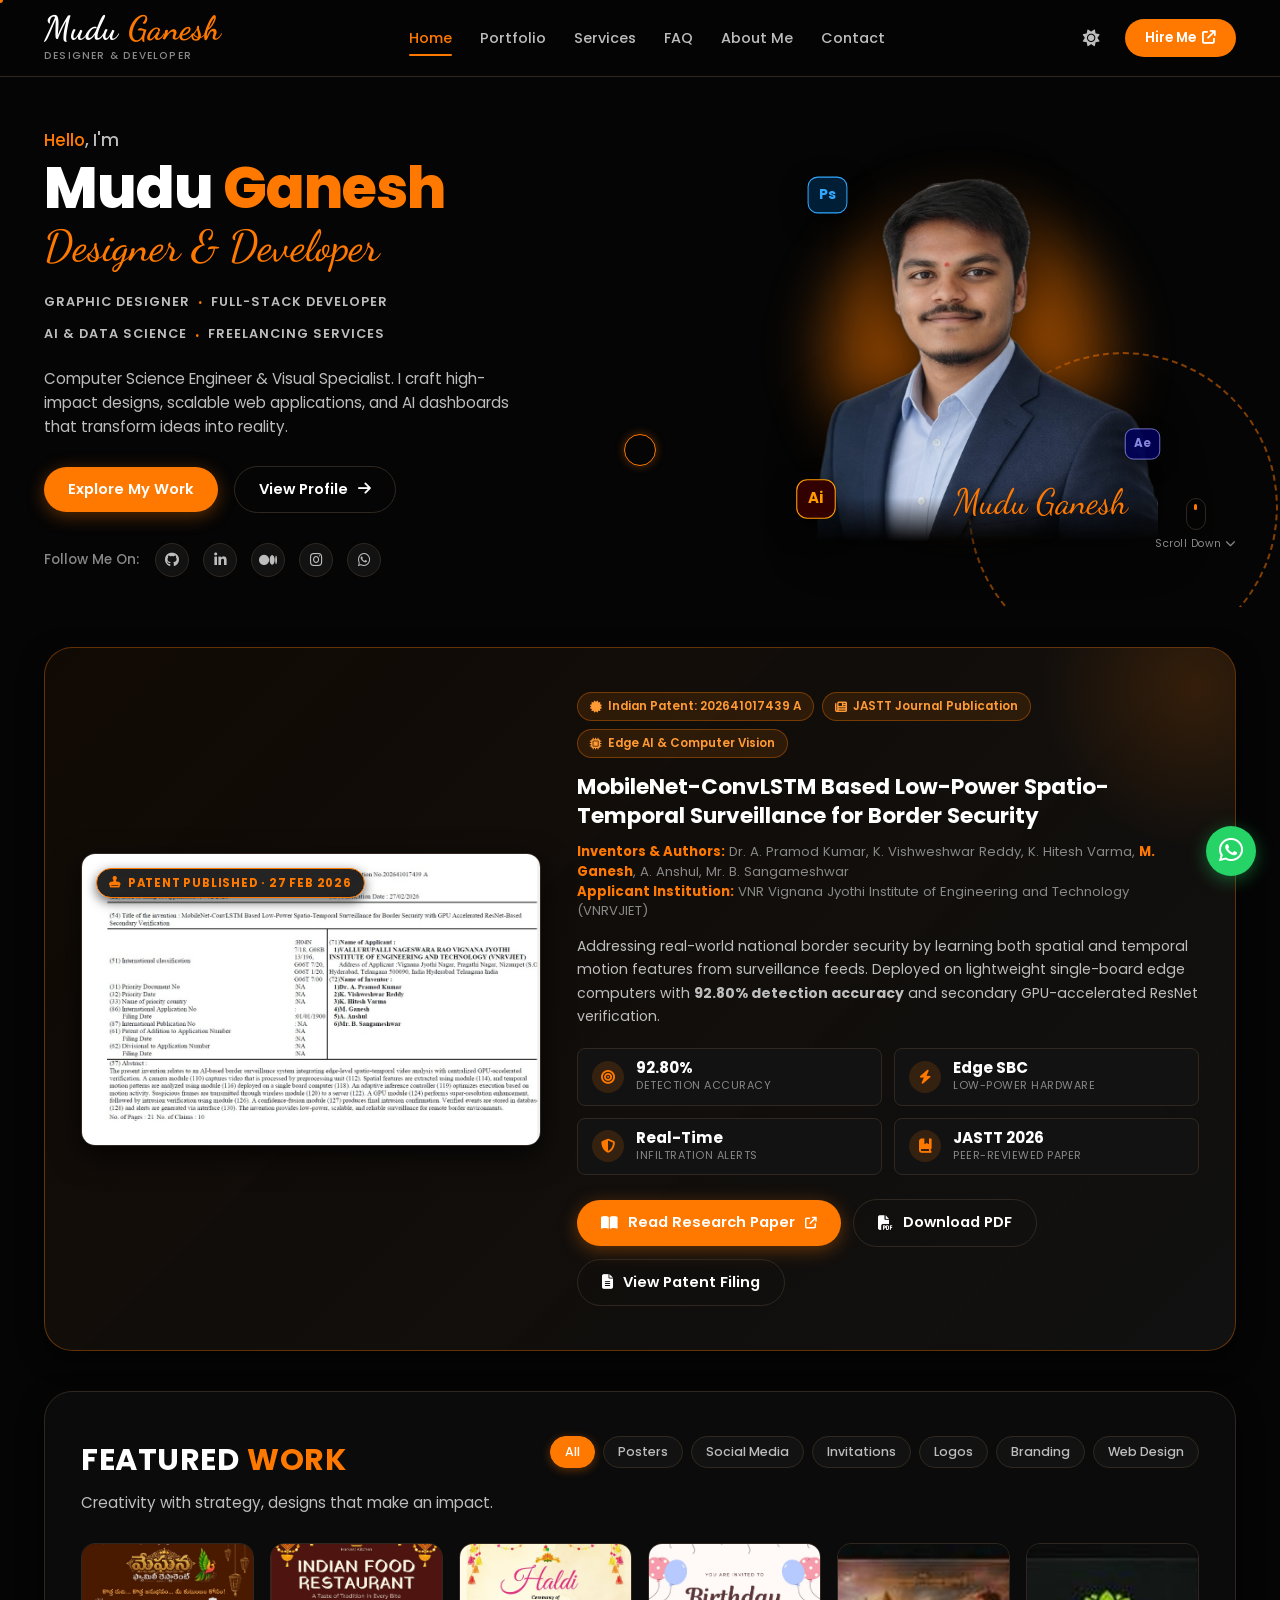
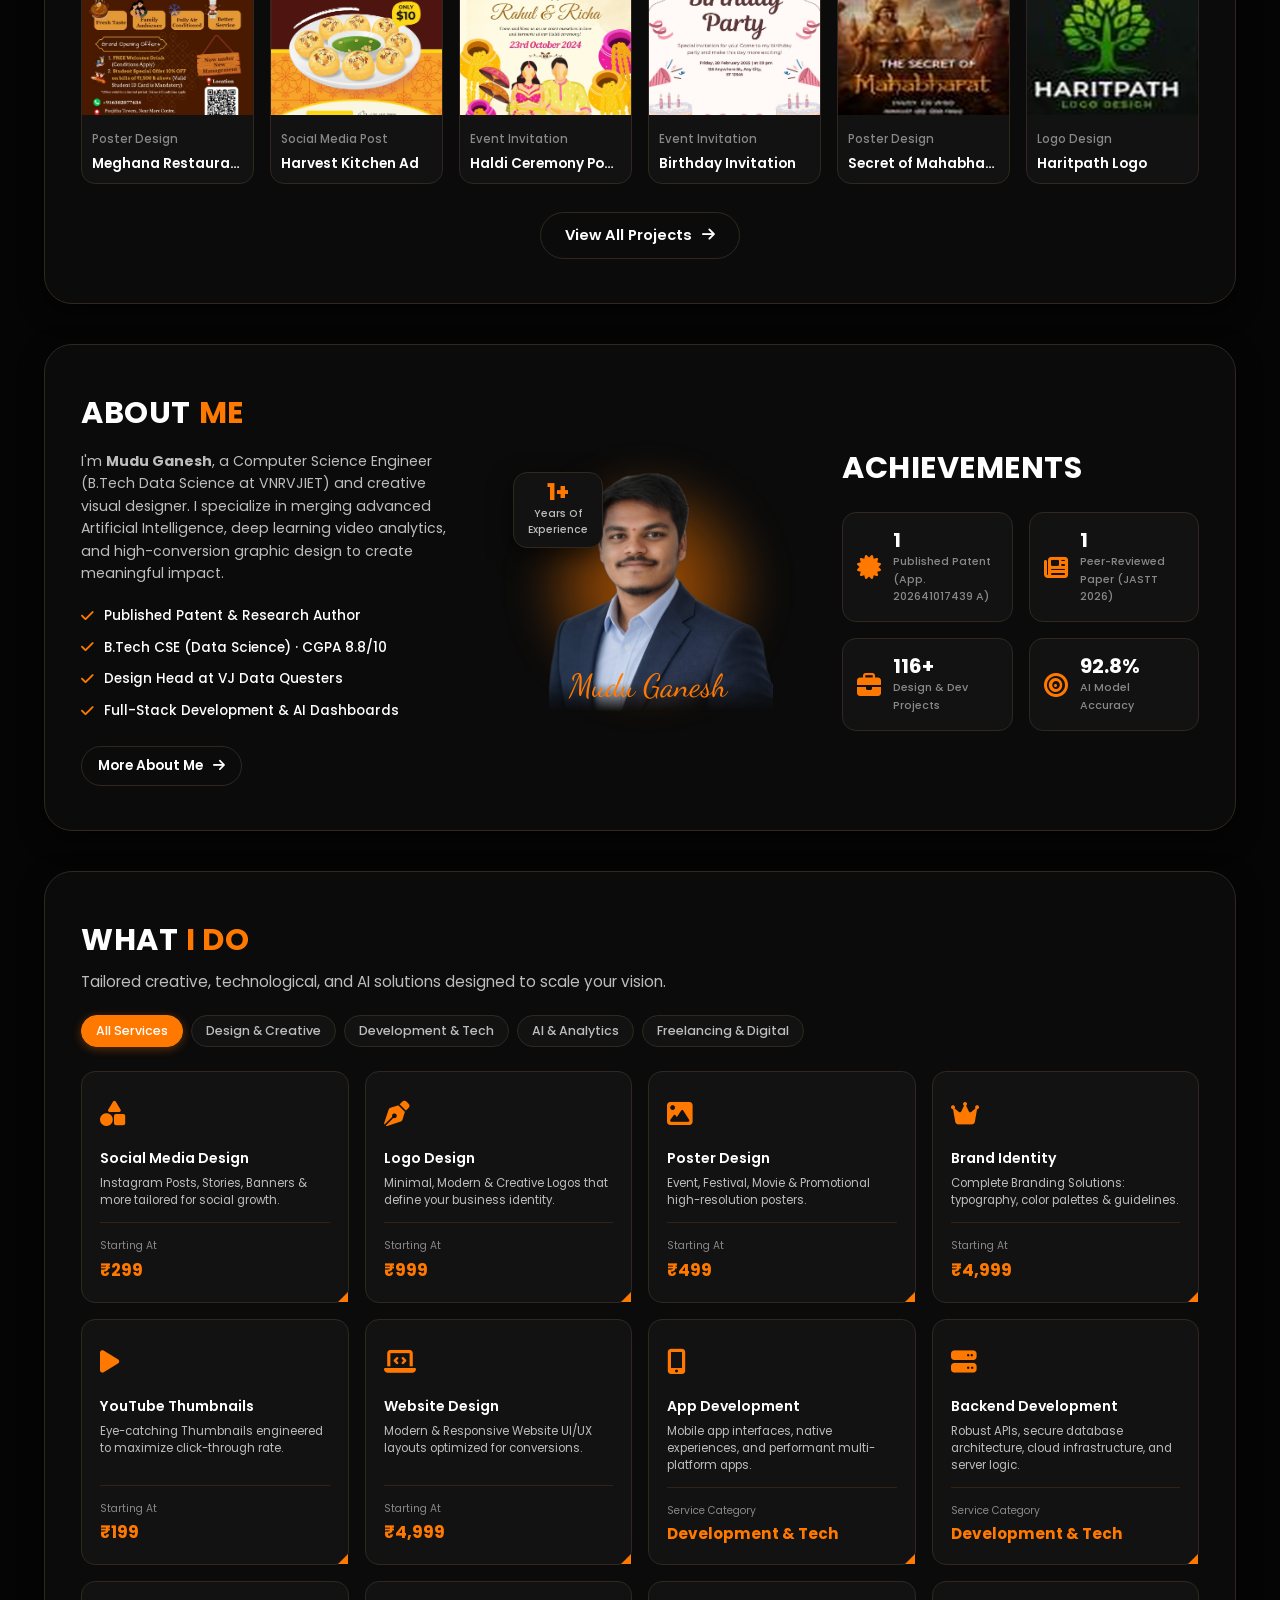
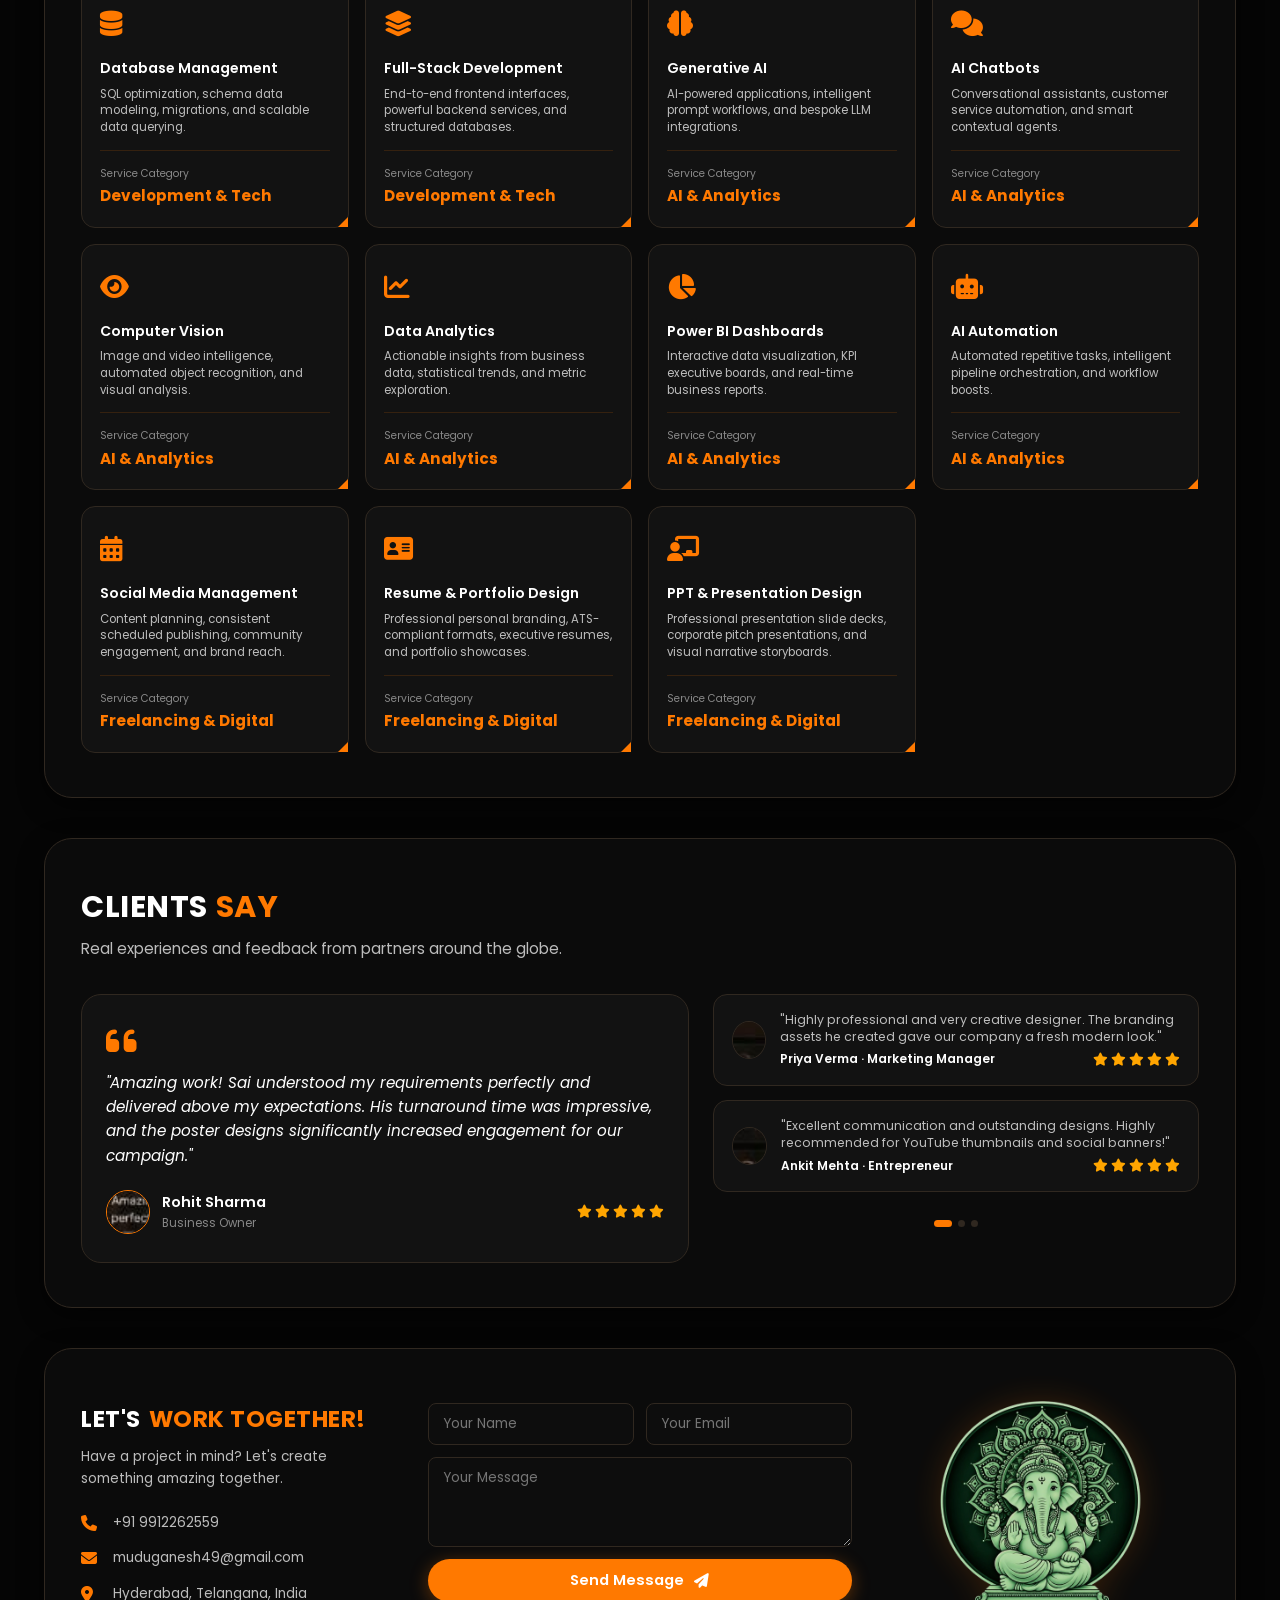
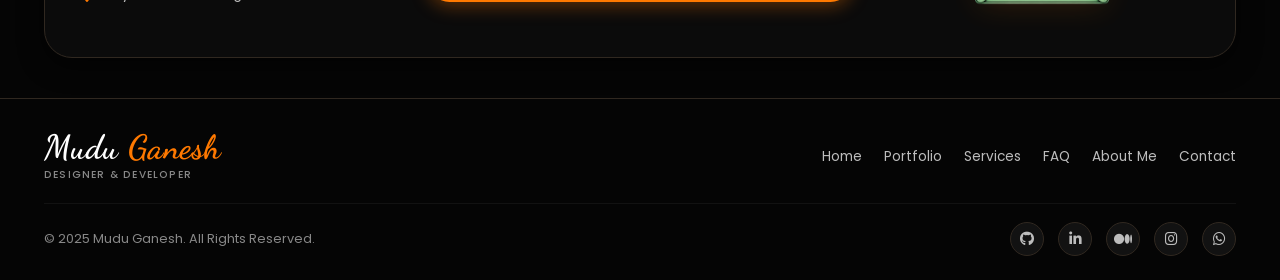
==== Sai-Ganesh-Portfolio/index.html @ e6b67912 "Add files via upload" ====
<!DOCTYPE html>
<html lang="en" data-theme="dark">
<head>
  <meta charset="UTF-8">
  <meta name="viewport" content="width=device-width, initial-scale=1.0">
  <title>Sai Ganesh | Graphic Designer & Brand Specialist</title>
  <meta name="description" content="Portfolio of Sai Ganesh - Professional Graphic Designer specializing in posters, logo design, brand identity, social media creatives, and thumbnails.">
  
  <!-- Favicon -->
  <link rel="icon" type="image/png" href="assets/images/favicon.png">

  <!-- Google Fonts: Poppins & Dancing Script -->
  <link rel="preconnect" href="https://fonts.googleapis.com">
  <link rel="preconnect" href="https://fonts.gstatic.com" crossorigin>
  <link href="https://fonts.googleapis.com/css2?family=Dancing+Script:wght@600;700&family=Poppins:wght@300;400;500;600;700;800&display=swap" rel="stylesheet">

  <!-- Font Awesome 6 -->
  <link rel="stylesheet" href="https://cdnjs.cloudflare.com/ajax/libs/font-awesome/6.5.1/css/all.min.css">

  <!-- Swiper CSS -->
  <link rel="stylesheet" href="https://cdn.jsdelivr.net/npm/swiper@11/swiper-bundle.min.css">

  <!-- CSS Stylesheets -->
  <link rel="stylesheet" href="css/variables.css">
  <link rel="stylesheet" href="css/animations.css">
  <link rel="stylesheet" href="css/style.css">
  <link rel="stylesheet" href="css/responsive.css">
</head>
<body>

  <!-- Sticky Header Navigation -->
  <header class="header-nav" id="header">
    <div class="container nav-container">
      <a href="index.html" class="brand-logo" aria-label="Mudu Ganesh Homepage">
        <span class="logo-main cursive-brand">Mudu <span class="logo-orange">Ganesh</span></span>
        <span class="logo-sub">Designer & Developer</span>
      </a>

      <!-- Navigation Links -->
      <nav class="nav-menu" id="nav-menu" aria-label="Main Navigation">
        <a href="index.html" class="nav-link active">Home</a>
        <a href="portfolio.html" class="nav-link">Portfolio</a>
        <a href="services.html" class="nav-link">Services</a>
        <a href="pricing.html" class="nav-link">FAQ</a>
        <a href="about.html" class="nav-link">About Me</a>
        <a href="contact.html" class="nav-link">Contact</a>
      </nav>

      <!-- Right Actions: Theme Toggle & Hire Me -->
      <div class="nav-actions">
        <button id="theme-toggle" class="theme-toggle" title="Toggle Theme" aria-label="Toggle Dark/Light Mode">
          <i class="fa-solid fa-sun"></i>
        </button>
        <a href="contact.html" class="btn-hire">Hire Me <i class="fa-solid fa-arrow-up-right-from-square"></i></a>
        <button id="hamburger-btn" class="hamburger" aria-label="Open Navigation Menu" aria-expanded="false">
          <i class="fa-solid fa-bars"></i>
        </button>
      </div>
    </div>
  </header>

  <!-- Main Content Wrapper -->
  <main>
    <!-- HERO SECTION -->
    <section class="hero-section" id="hero">
      <div class="container hero-grid">
        <!-- Hero Left Column -->
        <div class="hero-left">
          <p class="hero-greeting"><span class="greeting-highlight">Hello</span>, I'm</p>
          <h1 class="hero-name">Mudu <span class="highlight-orange">Ganesh</span></h1>
          <div class="hero-profession">Designer & Developer</div>
          
          <div class="hero-services-tags">
            <div class="service-tag-line">
              <span>GRAPHIC DESIGNER</span>
              <span class="dot">·</span>
              <span>FULL-STACK DEVELOPER</span>
            </div>
            <div class="service-tag-line">
              <span>AI & DATA SCIENCE</span>
              <span class="dot">·</span>
              <span>FREELANCING SERVICES</span>
            </div>
          </div>

          <p class="hero-desc">
            Computer Science Engineer & Visual Specialist. I craft high-impact designs, scalable web applications, and AI dashboards that transform ideas into reality.
          </p>

          <div class="hero-cta-group">
            <a href="portfolio.html" class="btn btn-primary">Explore My Work</a>
            <a href="about.html" class="btn btn-outline">
              View Profile <i class="fa-solid fa-arrow-right"></i>
            </a>
          </div>

          <div class="hero-social-block">
            <span class="social-label">Follow Me On:</span>
            <div class="social-links">
              <a href="https://github.com/Ganesh672-Sai" target="_blank" rel="noopener noreferrer" class="social-link" title="GitHub" aria-label="GitHub">
                <i class="fa-brands fa-github"></i>
              </a>
              <a href="https://www.linkedin.com/in/mudavath-ganesh-01b99825a" target="_blank" rel="noopener noreferrer" class="social-link" title="LinkedIn" aria-label="LinkedIn">
                <i class="fa-brands fa-linkedin-in"></i>
              </a>
              <a href="https://medium.com/@muduganesh49" target="_blank" rel="noopener noreferrer" class="social-link" title="Medium" aria-label="Medium">
                <i class="fa-brands fa-medium"></i>
              </a>
              <a href="https://www.instagram.com/sai_star_677" target="_blank" rel="noopener noreferrer" class="social-link" title="Instagram" aria-label="Instagram">
                <i class="fa-brands fa-instagram"></i>
              </a>
              <a href="https://wa.me/919912262559" target="_blank" rel="noopener noreferrer" class="social-link" title="WhatsApp" aria-label="WhatsApp">
                <i class="fa-brands fa-whatsapp"></i>
              </a>
            </div>
          </div>
        </div>

        <!-- Hero Right Column (Portrait + Glow + Floating Software Badges) -->
        <div class="hero-right">
          <div class="portrait-wrapper">
            <div class="glow-backdrop pulse-glow"></div>
            <div class="ring-backdrop"></div>
            <img src="assets/images/profile.png" alt="Mudu Ganesh - Designer & Developer" class="portrait-img">
            <div class="hero-signature-overlay">Mudu Ganesh</div>

            <!-- Floating Software Badges -->
            <div class="floating-badge badge-ps float-1" title="Adobe Photoshop">Ps</div>
            <div class="floating-badge badge-ai float-2" title="Adobe Illustrator">Ai</div>
            <div class="floating-badge badge-ae float-3" title="Adobe After Effects">Ae</div>
            <div class="floating-badge badge-pen float-1" title="Vector Pen Tool">
              <i class="fa-solid fa-pen-nib"></i>
            </div>
          </div>

          <!-- Mouse Scroll Down Indicator -->
          <div class="scroll-down-box">
            <div class="mouse-icon"></div>
            <span class="scroll-text">Scroll Down <i class="fa-solid fa-chevron-down"></i></span>
          </div>
        </div>
      </div>
    </section>

    <!-- FLAGSHIP RESEARCH & PATENT SHOWCASE (Core Innovation & Purpose) -->
    <section class="container" id="flagship-innovation">
      <div class="content-panel flagship-research-panel">
        <div class="research-showcase-grid">
          <!-- Left: Official Patent Publication Sheet Preview -->
          <div class="patent-doc-card">
            <span class="patent-doc-badge">
              <i class="fa-solid fa-stamp"></i> Patent Published · 27 Feb 2026
            </span>
            <img src="assets/images/patent-publication.jpg" alt="Official Patent Application Publication - Application No. 202641017439 A" class="patent-doc-img" loading="lazy">
          </div>

          <!-- Right: Research & Purpose Information -->
          <div class="research-info-col">
            <div class="research-badge-tags">
              <span class="research-tag"><i class="fa-solid fa-certificate"></i> Indian Patent: 202641017439 A</span>
              <span class="research-tag"><i class="fa-solid fa-newspaper"></i> JASTT Journal Publication</span>
              <span class="research-tag"><i class="fa-solid fa-microchip"></i> Edge AI & Computer Vision</span>
            </div>

            <h2 class="research-title-main">
              MobileNet-ConvLSTM Based Low-Power Spatio-Temporal Surveillance for Border Security
            </h2>

            <p class="research-authors">
              <strong>Inventors & Authors:</strong> Dr. A. Pramod Kumar, K. Vishweshwar Reddy, K. Hitesh Varma, <strong>M. Ganesh</strong>, A. Anshul, Mr. B. Sangameshwar<br>
              <strong>Applicant Institution:</strong> VNR Vignana Jyothi Institute of Engineering and Technology (VNRVJIET)
            </p>

            <p class="research-abstract-text">
              Addressing real-world national border security by learning both spatial and temporal motion features from surveillance feeds. Deployed on lightweight single-board edge computers with <strong>92.80% detection accuracy</strong> and secondary GPU-accelerated ResNet verification.
            </p>

            <div class="research-metrics-grid">
              <div class="metric-pill-card">
                <div class="metric-pill-icon"><i class="fa-solid fa-bullseye"></i></div>
                <div>
                  <div class="metric-pill-num">92.80%</div>
                  <div class="metric-pill-label">Detection Accuracy</div>
                </div>
              </div>
              <div class="metric-pill-card">
                <div class="metric-pill-icon"><i class="fa-solid fa-bolt"></i></div>
                <div>
                  <div class="metric-pill-num">Edge SBC</div>
                  <div class="metric-pill-label">Low-Power Hardware</div>
                </div>
              </div>
              <div class="metric-pill-card">
                <div class="metric-pill-icon"><i class="fa-solid fa-shield-halved"></i></div>
                <div>
                  <div class="metric-pill-num">Real-Time</div>
                  <div class="metric-pill-label">Infiltration Alerts</div>
                </div>
              </div>
              <div class="metric-pill-card">
                <div class="metric-pill-icon"><i class="fa-solid fa-book-bookmark"></i></div>
                <div>
                  <div class="metric-pill-num">JASTT 2026</div>
                  <div class="metric-pill-label">Peer-Reviewed Paper</div>
                </div>
              </div>
            </div>

            <div class="research-cta-btns">
              <a href="https://jastt.org/index.php/jasttpath/article/view/1304" target="_blank" rel="noopener noreferrer" class="btn btn-primary">
                <i class="fa-solid fa-book-open"></i> Read Research Paper <i class="fa-solid fa-arrow-up-right-from-square" style="font-size: 0.75rem;"></i>
              </a>
              <a href="https://jastt.org/index.php/jasttpath/article/download/1304/168" target="_blank" rel="noopener noreferrer" class="btn btn-outline">
                <i class="fa-solid fa-file-pdf"></i> Download PDF
              </a>
              <a href="assets/images/patent-publication.jpg" target="_blank" rel="noopener noreferrer" class="btn btn-outline">
                <i class="fa-solid fa-file-lines"></i> View Patent Filing
              </a>
            </div>
          </div>
        </div>
      </div>
    </section>

    <!-- FEATURED WORK SECTION -->
    <section class="container" id="featured-work">
      <div class="content-panel">
        <div class="featured-header-row">
          <div class="section-header" style="margin-bottom: 0;">
            <h2 class="section-title">FEATURED <span class="highlight">WORK</span></h2>
            <p class="section-subtitle">Creativity with strategy, designs that make an impact.</p>
          </div>

          <!-- Category Filter Tabs -->
          <div class="filter-tabs" role="tablist">
            <button class="filter-btn active" data-filter="all">All</button>
            <button class="filter-btn" data-filter="posters">Posters</button>
            <button class="filter-btn" data-filter="social">Social Media</button>
            <button class="filter-btn" data-filter="invitations">Invitations</button>
            <button class="filter-btn" data-filter="logos">Logos</button>
            <button class="filter-btn" data-filter="branding">Branding</button>
            <button class="filter-btn" data-filter="web">Web Design</button>
          </div>
        </div>

        <!-- 6 Featured Project Cards (Graphic Design & Creative Works) -->
        <div class="featured-grid">
          <!-- Card 1: Meghana Restaurant Poster -->
          <div class="project-card" data-category="posters" data-title="Meghana Family Restaurant Re-Opening" data-category-label="Restaurant Poster" data-desc="Grand re-opening commercial promotional poster with Telugu typography, festive branding, special offers, and QR code integration.">
            <div class="project-img-wrapper">
              <img src="assets/images/meghana-restaurant-poster.jpg" alt="Meghana Family Restaurant Grand Re-Opening Poster" loading="lazy">
              <div class="project-overlay">
                <span class="overlay-btn view-project-trigger"><i class="fa-solid fa-arrow-up-right-from-square"></i></span>
              </div>
            </div>
            <div class="project-meta">
              <span class="project-category">Poster Design</span>
              <h3 class="project-title">Meghana Restaurant</h3>
            </div>
          </div>

          <!-- Card 2: Harvest Kitchen Indian Food Poster -->
          <div class="project-card" data-category="social" data-title="Harvest Kitchen Indian Restaurant Ad" data-category-label="Social Media Ad" data-desc="Vibrant food marketing poster showcasing Indian street delicacies with golden decorative lanterns and appetizing food styling.">
            <div class="project-img-wrapper">
              <img src="assets/images/harvest-kitchen-poster.png" alt="Harvest Kitchen Indian Food Poster" loading="lazy">
              <div class="project-overlay">
                <span class="overlay-btn view-project-trigger"><i class="fa-solid fa-arrow-up-right-from-square"></i></span>
              </div>
            </div>
            <div class="project-meta">
              <span class="project-category">Social Media Post</span>
              <h3 class="project-title">Harvest Kitchen Ad</h3>
            </div>
          </div>

          <!-- Card 3: Haldi Ceremony Wedding Invitation -->
          <div class="project-card" data-category="invitations" data-title="Haldi Ceremony - Rahul & Richa" data-category-label="Wedding Invitation" data-desc="Traditional Indian wedding ceremony invitation featuring customized couple illustration, marigold garlands, and vibrant festive colors.">
            <div class="project-img-wrapper">
              <img src="assets/images/haldi-ceremony-poster.jpg" alt="Haldi Ceremony of Rahul & Richa Invitation Poster" loading="lazy">
              <div class="project-overlay">
                <span class="overlay-btn view-project-trigger"><i class="fa-solid fa-arrow-up-right-from-square"></i></span>
              </div>
            </div>
            <div class="project-meta">
              <span class="project-category">Event Invitation</span>
              <h3 class="project-title">Haldi Ceremony Poster</h3>
            </div>
          </div>

          <!-- Card 4: Birthday Party Invitation -->
          <div class="project-card" data-category="invitations" data-title="Pastel Birthday Party Invitation" data-category-label="Event Invitation" data-desc="Clean pastel birthday invitation card design with decorative party poppers, birthday cakes, ribbons, and playful typography.">
            <div class="project-img-wrapper">
              <img src="assets/images/birthday-invitation.png" alt="Birthday Party Invitation Card Design" loading="lazy">
              <div class="project-overlay">
                <span class="overlay-btn view-project-trigger"><i class="fa-solid fa-arrow-up-right-from-square"></i></span>
              </div>
            </div>
            <div class="project-meta">
              <span class="project-category">Event Invitation</span>
              <h3 class="project-title">Birthday Invitation</h3>
            </div>
          </div>

          <!-- Card 5: Mythological Movie Poster -->
          <div class="project-card" data-category="posters" data-title="The Secret of Mahabharat" data-category-label="Poster Design" data-desc="High-concept mythological cinematic movie poster design with dramatic lighting and ornate typography.">
            <div class="project-img-wrapper">
              <img src="assets/images/project-1.jpg" alt="The Secret of Mahabharat - Movie Poster" loading="lazy">
              <div class="project-overlay">
                <span class="overlay-btn view-project-trigger"><i class="fa-solid fa-arrow-up-right-from-square"></i></span>
              </div>
            </div>
            <div class="project-meta">
              <span class="project-category">Poster Design</span>
              <h3 class="project-title">Secret of Mahabharat</h3>
            </div>
          </div>

          <!-- Card 6: Haritpath Logo Design -->
          <div class="project-card" data-category="logos" data-title="Haritpath Logo Design" data-category-label="Logo Design" data-desc="Eco-friendly green tree vector logo identity designed with organic geometry and balanced negative space for an environmental initiative.">
            <div class="project-img-wrapper">
              <img src="assets/images/project-2.jpg" alt="Haritpath Logo Design" loading="lazy">
              <div class="project-overlay">
                <span class="overlay-btn view-project-trigger"><i class="fa-solid fa-arrow-up-right-from-square"></i></span>
              </div>
            </div>
            <div class="project-meta">
              <span class="project-category">Logo Design</span>
              <h3 class="project-title">Haritpath Logo</h3>
            </div>
          </div>
        </div>

        <div class="center-btn-row">
          <a href="portfolio.html" class="btn btn-outline">View All Projects <i class="fa-solid fa-arrow-right"></i></a>
        </div>
      </div>
    </section>

    <!-- ABOUT ME & ACHIEVEMENTS SECTION (3-column layout matching reference) -->
    <section class="container" id="about-section">
      <div class="content-panel">
        <div class="about-achieve-grid">
          <!-- Left Column: About Intro -->
          <div class="about-left-col">
            <h2 class="section-title">ABOUT <span class="highlight">ME</span></h2>
            <p class="about-intro-text">
              I'm <strong>Mudu Ganesh</strong>, a Computer Science Engineer (B.Tech Data Science at VNRVJIET) and creative visual designer. I specialize in merging advanced Artificial Intelligence, deep learning video analytics, and high-conversion graphic design to create meaningful impact.
            </p>
            <div class="about-feature-list">
              <div class="about-feature-item">
                <i class="fa-solid fa-check"></i>
                <span>Published Patent & Research Author</span>
              </div>
              <div class="about-feature-item">
                <i class="fa-solid fa-check"></i>
                <span>B.Tech CSE (Data Science) · CGPA 8.8/10</span>
              </div>
              <div class="about-feature-item">
                <i class="fa-solid fa-check"></i>
                <span>Design Head at VJ Data Questers</span>
              </div>
              <div class="about-feature-item">
                <i class="fa-solid fa-check"></i>
                <span>Full-Stack Development & AI Dashboards</span>
              </div>
            </div>
            <a href="about.html" class="btn btn-outline btn-sm">
              More About Me <i class="fa-solid fa-arrow-right"></i>
            </a>
          </div>

          <!-- Middle Column: Portrait + Radial Glow + Experience Badge -->
          <div class="about-middle-col">
            <div class="about-portrait-card">
              <div class="about-glow"></div>
              <img src="assets/images/about-profile.png" alt="Mudu Ganesh Portrait" class="about-portrait-img">
              <div class="experience-floating-badge">
                <div class="exp-years">1+</div>
                <div class="exp-label">Years Of<br>Experience</div>
              </div>
              <div class="about-signature-sub">Mudu Ganesh</div>
            </div>
          </div>

          <!-- Right Column: Achievements Stats Grid -->
          <div class="achievements-col">
            <h2 class="section-title">ACHIEVEMENTS</h2>
            <div class="achievements-grid">
              <!-- Stat 1: Patent -->
              <div class="stat-card">
                <i class="fa-solid fa-certificate stat-icon"></i>
                <div>
                  <div class="stat-number">1</div>
                  <div class="stat-label">Published Patent (App. 202641017439 A)</div>
                </div>
              </div>

              <!-- Stat 2: Research Paper -->
              <div class="stat-card">
                <i class="fa-solid fa-newspaper stat-icon"></i>
                <div>
                  <div class="stat-number">1</div>
                  <div class="stat-label">Peer-Reviewed Paper (JASTT 2026)</div>
                </div>
              </div>

              <!-- Stat 3: Projects -->
              <div class="stat-card">
                <i class="fa-solid fa-briefcase stat-icon"></i>
                <div>
                  <div class="stat-number counter-val" data-target="150" data-suffix="+">150+</div>
                  <div class="stat-label">Design & Dev Projects</div>
                </div>
              </div>

              <!-- Stat 4: AI Accuracy -->
              <div class="stat-card">
                <i class="fa-solid fa-bullseye stat-icon"></i>
                <div>
                  <div class="stat-number">92.8%</div>
                  <div class="stat-label">AI Model Accuracy</div>
                </div>
              </div>
            </div>
          </div>
        </div>
      </div>
    </section>

    <!-- SERVICES PREVIEW (WHAT I DO) -->
    <section class="container" id="services-preview">
      <div class="content-panel services-watermark-wrapper">
        <div class="featured-header-row" style="margin-bottom: 24px;">
          <div class="section-header" style="margin-bottom: 0;">
            <h2 class="section-title">WHAT <span class="highlight">I DO</span></h2>
            <p class="section-subtitle">Tailored creative, technological, and AI solutions designed to scale your vision.</p>
          </div>

          <!-- Service Category Filter Tabs -->
          <div class="filter-tabs" role="tablist">
            <button class="filter-btn service-filter-btn active" data-service-filter="all">All Services</button>
            <button class="filter-btn service-filter-btn" data-service-filter="design">Design & Creative</button>
            <button class="filter-btn service-filter-btn" data-service-filter="dev">Development & Tech</button>
            <button class="filter-btn service-filter-btn" data-service-filter="ai">AI & Analytics</button>
            <button class="filter-btn service-filter-btn" data-service-filter="freelance">Freelancing & Digital</button>
          </div>
        </div>

        <div class="services-grid">
          <!-- DESIGN SERVICES -->
          <!-- Service 1 -->
          <a href="services.html" class="service-card" data-service-cat="design">
            <div>
              <div class="service-icon-box"><i class="fa-solid fa-shapes"></i></div>
              <h3 class="service-title">Social Media Design</h3>
              <p class="service-desc">Instagram Posts, Stories, Banners & more tailored for social growth.</p>
            </div>
            <div class="service-price-block">
              <span class="service-price-label">Starting at</span>
              <div class="service-price-value">₹299</div>
            </div>
            <div class="service-card-accent-corner"></div>
          </a>

          <!-- Service 2 -->
          <a href="services.html" class="service-card" data-service-cat="design">
            <div>
              <div class="service-icon-box"><i class="fa-solid fa-pen-nib"></i></div>
              <h3 class="service-title">Logo Design</h3>
              <p class="service-desc">Minimal, Modern & Creative Logos that define your business identity.</p>
            </div>
            <div class="service-price-block">
              <span class="service-price-label">Starting at</span>
              <div class="service-price-value">₹999</div>
            </div>
            <div class="service-card-accent-corner"></div>
          </a>

          <!-- Service 3 -->
          <a href="services.html" class="service-card" data-service-cat="design">
            <div>
              <div class="service-icon-box"><i class="fa-solid fa-image"></i></div>
              <h3 class="service-title">Poster Design</h3>
              <p class="service-desc">Event, Festival, Movie & Promotional high-resolution posters.</p>
            </div>
            <div class="service-price-block">
              <span class="service-price-label">Starting at</span>
              <div class="service-price-value">₹499</div>
            </div>
            <div class="service-card-accent-corner"></div>
          </a>

          <!-- Service 4 -->
          <a href="services.html" class="service-card" data-service-cat="design">
            <div>
              <div class="service-icon-box"><i class="fa-solid fa-crown"></i></div>
              <h3 class="service-title">Brand Identity</h3>
              <p class="service-desc">Complete Branding Solutions: typography, color palettes & guidelines.</p>
            </div>
            <div class="service-price-block">
              <span class="service-price-label">Starting at</span>
              <div class="service-price-value">₹4,999</div>
            </div>
            <div class="service-card-accent-corner"></div>
          </a>

          <!-- Service 5 -->
          <a href="services.html" class="service-card" data-service-cat="design">
            <div>
              <div class="service-icon-box"><i class="fa-solid fa-play"></i></div>
              <h3 class="service-title">YouTube Thumbnails</h3>
              <p class="service-desc">Eye-catching Thumbnails engineered to maximize click-through rate.</p>
            </div>
            <div class="service-price-block">
              <span class="service-price-label">Starting at</span>
              <div class="service-price-value">₹199</div>
            </div>
            <div class="service-card-accent-corner"></div>
          </a>

          <!-- Service 6 -->
          <a href="services.html" class="service-card" data-service-cat="design">
            <div>
              <div class="service-icon-box"><i class="fa-solid fa-laptop-code"></i></div>
              <h3 class="service-title">Website Design</h3>
              <p class="service-desc">Modern & Responsive Website UI/UX layouts optimized for conversions.</p>
            </div>
            <div class="service-price-block">
              <span class="service-price-label">Starting at</span>
              <div class="service-price-value">₹4,999</div>
            </div>
            <div class="service-card-accent-corner"></div>
          </a>

          <!-- DEVELOPMENT & TECHNOLOGY SERVICES (Image 4 - Minus 2 Crossed Out) -->
          <!-- Dev 1 -->
          <a href="services.html" class="service-card" data-service-cat="dev">
            <div>
              <div class="service-icon-box"><i class="fa-solid fa-mobile-screen-button"></i></div>
              <h3 class="service-title">App Development</h3>
              <p class="service-desc">Mobile app interfaces, native experiences, and performant multi-platform apps.</p>
            </div>
            <div class="service-price-block">
              <span class="service-price-label">Service Category</span>
              <div class="service-price-value" style="font-size: 0.95rem;">Development & Tech</div>
            </div>
            <div class="service-card-accent-corner"></div>
          </a>

          <!-- Dev 2 -->
          <a href="services.html" class="service-card" data-service-cat="dev">
            <div>
              <div class="service-icon-box"><i class="fa-solid fa-server"></i></div>
              <h3 class="service-title">Backend Development</h3>
              <p class="service-desc">Robust APIs, secure database architecture, cloud infrastructure, and server logic.</p>
            </div>
            <div class="service-price-block">
              <span class="service-price-label">Service Category</span>
              <div class="service-price-value" style="font-size: 0.95rem;">Development & Tech</div>
            </div>
            <div class="service-card-accent-corner"></div>
          </a>

          <!-- Dev 3 -->
          <a href="services.html" class="service-card" data-service-cat="dev">
            <div>
              <div class="service-icon-box"><i class="fa-solid fa-database"></i></div>
              <h3 class="service-title">Database Management</h3>
              <p class="service-desc">SQL optimization, schema data modeling, migrations, and scalable data querying.</p>
            </div>
            <div class="service-price-block">
              <span class="service-price-label">Service Category</span>
              <div class="service-price-value" style="font-size: 0.95rem;">Development & Tech</div>
            </div>
            <div class="service-card-accent-corner"></div>
          </a>

          <!-- Dev 4 -->
          <a href="services.html" class="service-card" data-service-cat="dev">
            <div>
              <div class="service-icon-box"><i class="fa-solid fa-layer-group"></i></div>
              <h3 class="service-title">Full-Stack Development</h3>
              <p class="service-desc">End-to-end frontend interfaces, powerful backend services, and structured databases.</p>
            </div>
            <div class="service-price-block">
              <span class="service-price-label">Service Category</span>
              <div class="service-price-value" style="font-size: 0.95rem;">Development & Tech</div>
            </div>
            <div class="service-card-accent-corner"></div>
          </a>

          <!-- AI, DATA SCIENCE & ANALYTICS (Image 5 - Minus 1 Crossed Out) -->
          <!-- AI 1 -->
          <a href="services.html" class="service-card" data-service-cat="ai">
            <div>
              <div class="service-icon-box"><i class="fa-solid fa-brain"></i></div>
              <h3 class="service-title">Generative AI</h3>
              <p class="service-desc">AI-powered applications, intelligent prompt workflows, and bespoke LLM integrations.</p>
            </div>
            <div class="service-price-block">
              <span class="service-price-label">Service Category</span>
              <div class="service-price-value" style="font-size: 0.95rem;">AI & Analytics</div>
            </div>
            <div class="service-card-accent-corner"></div>
          </a>

          <!-- AI 2 -->
          <a href="services.html" class="service-card" data-service-cat="ai">
            <div>
              <div class="service-icon-box"><i class="fa-solid fa-comments"></i></div>
              <h3 class="service-title">AI Chatbots</h3>
              <p class="service-desc">Conversational assistants, customer service automation, and smart contextual agents.</p>
            </div>
            <div class="service-price-block">
              <span class="service-price-label">Service Category</span>
              <div class="service-price-value" style="font-size: 0.95rem;">AI & Analytics</div>
            </div>
            <div class="service-card-accent-corner"></div>
          </a>

          <!-- AI 3 -->
          <a href="services.html" class="service-card" data-service-cat="ai">
            <div>
              <div class="service-icon-box"><i class="fa-solid fa-eye"></i></div>
              <h3 class="service-title">Computer Vision</h3>
              <p class="service-desc">Image and video intelligence, automated object recognition, and visual analysis.</p>
            </div>
            <div class="service-price-block">
              <span class="service-price-label">Service Category</span>
              <div class="service-price-value" style="font-size: 0.95rem;">AI & Analytics</div>
            </div>
            <div class="service-card-accent-corner"></div>
          </a>

          <!-- AI 4 -->
          <a href="services.html" class="service-card" data-service-cat="ai">
            <div>
              <div class="service-icon-box"><i class="fa-solid fa-chart-line"></i></div>
              <h3 class="service-title">Data Analytics</h3>
              <p class="service-desc">Actionable insights from business data, statistical trends, and metric exploration.</p>
            </div>
            <div class="service-price-block">
              <span class="service-price-label">Service Category</span>
              <div class="service-price-value" style="font-size: 0.95rem;">AI & Analytics</div>
            </div>
            <div class="service-card-accent-corner"></div>
          </a>

          <!-- AI 5 -->
          <a href="services.html" class="service-card" data-service-cat="ai">
            <div>
              <div class="service-icon-box"><i class="fa-solid fa-chart-pie"></i></div>
              <h3 class="service-title">Power BI Dashboards</h3>
              <p class="service-desc">Interactive data visualization, KPI executive boards, and real-time business reports.</p>
            </div>
            <div class="service-price-block">
              <span class="service-price-label">Service Category</span>
              <div class="service-price-value" style="font-size: 0.95rem;">AI & Analytics</div>
            </div>
            <div class="service-card-accent-corner"></div>
          </a>

          

          <!-- AI 7 -->
          <a href="services.html" class="service-card" data-service-cat="ai">
            <div>
              <div class="service-icon-box"><i class="fa-solid fa-robot"></i></div>
              <h3 class="service-title">AI Automation</h3>
              <p class="service-desc">Automated repetitive tasks, intelligent pipeline orchestration, and workflow boosts.</p>
            </div>
            <div class="service-price-block">
              <span class="service-price-label">Service Category</span>
              <div class="service-price-value" style="font-size: 0.95rem;">AI & Analytics</div>
            </div>
            <div class="service-card-accent-corner"></div>
          </a>

          <!-- FREELANCING & DIGITAL SERVICES (From Reference Image 1) -->
          <!-- Freelance 1 -->
          <a href="services.html" class="service-card" data-service-cat="freelance">
            <div>
              <div class="service-icon-box"><i class="fa-solid fa-calendar-days"></i></div>
              <h3 class="service-title">Social Media Management</h3>
              <p class="service-desc">Content planning, consistent scheduled publishing, community engagement, and brand reach.</p>
            </div>
            <div class="service-price-block">
              <span class="service-price-label">Service Category</span>
              <div class="service-price-value" style="font-size: 0.95rem;">Freelancing & Digital</div>
            </div>
            <div class="service-card-accent-corner"></div>
          </a>

          <!-- Freelance 2 -->
          <a href="services.html" class="service-card" data-service-cat="freelance">
            <div>
              <div class="service-icon-box"><i class="fa-solid fa-address-card"></i></div>
              <h3 class="service-title">Resume & Portfolio Design</h3>
              <p class="service-desc">Professional personal branding, ATS-compliant formats, executive resumes, and portfolio showcases.</p>
            </div>
            <div class="service-price-block">
              <span class="service-price-label">Service Category</span>
              <div class="service-price-value" style="font-size: 0.95rem;">Freelancing & Digital</div>
            </div>
            <div class="service-card-accent-corner"></div>
          </a>

          <!-- Freelance 3 -->
          <a href="services.html" class="service-card" data-service-cat="freelance">
            <div>
              <div class="service-icon-box"><i class="fa-solid fa-chalkboard-user"></i></div>
              <h3 class="service-title">PPT & Presentation Design</h3>
              <p class="service-desc">Professional presentation slide decks, corporate pitch presentations, and visual narrative storyboards.</p>
            </div>
            <div class="service-price-block">
              <span class="service-price-label">Service Category</span>
              <div class="service-price-value" style="font-size: 0.95rem;">Freelancing & Digital</div>
            </div>
            <div class="service-card-accent-corner"></div>
          </a>
        </div>
      </div>
    </section>

    <!-- CLIENT TESTIMONIALS SECTION (CLIENTS SAY) - (NO Before / After Section) -->
    <section class="container" id="testimonials">
      <div class="content-panel">
        <div class="section-header">
          <h2 class="section-title">CLIENTS <span class="highlight">SAY</span></h2>
          <p class="section-subtitle">Real experiences and feedback from partners around the globe.</p>
        </div>

        <div class="testimonials-row">
          <!-- Main Testimonial Card -->
          <div class="main-testimonial-card">
            <div>
              <div class="quote-icon"><i class="fa-solid fa-quote-left"></i></div>
              <p class="testimonial-text">
                "Amazing work! Sai understood my requirements perfectly and delivered above my expectations. His turnaround time was impressive, and the poster designs significantly increased engagement for our campaign."
              </p>
            </div>
            <div class="client-info-row">
              <div class="client-left">
                <img src="assets/images/client-1.jpg" alt="Rohit Sharma" class="client-avatar">
                <div>
                  <div class="client-name">Rohit Sharma</div>
                  <div class="client-role">Business Owner</div>
                </div>
              </div>
              <div class="star-rating">
                <i class="fa-solid fa-star"></i>
                <i class="fa-solid fa-star"></i>
                <i class="fa-solid fa-star"></i>
                <i class="fa-solid fa-star"></i>
                <i class="fa-solid fa-star"></i>
              </div>
            </div>
          </div>

          <!-- Secondary Testimonials Column -->
          <div class="side-testimonials-stack">
            <!-- Review 2 -->
            <div class="sub-testimonial-card">
              <img src="assets/images/client-2.jpg" alt="Priya Verma" class="sub-client-avatar">
              <div class="sub-testimonial-content">
                <p class="sub-test-quote">"Highly professional and very creative designer. The branding assets he created gave our company a fresh modern look."</p>
                <div class="sub-client-meta">
                  <span class="sub-client-name">Priya Verma · <span class="text-muted">Marketing Manager</span></span>
                  <div class="star-rating">
                    <i class="fa-solid fa-star"></i><i class="fa-solid fa-star"></i><i class="fa-solid fa-star"></i><i class="fa-solid fa-star"></i><i class="fa-solid fa-star"></i>
                  </div>
                </div>
              </div>
            </div>

            <!-- Review 3 -->
            <div class="sub-testimonial-card">
              <img src="assets/images/client-3.jpg" alt="Ankit Mehta" class="sub-client-avatar">
              <div class="sub-testimonial-content">
                <p class="sub-test-quote">"Excellent communication and outstanding designs. Highly recommended for YouTube thumbnails and social banners!"</p>
                <div class="sub-client-meta">
                  <span class="sub-client-name">Ankit Mehta · <span class="text-muted">Entrepreneur</span></span>
                  <div class="star-rating">
                    <i class="fa-solid fa-star"></i><i class="fa-solid fa-star"></i><i class="fa-solid fa-star"></i><i class="fa-solid fa-star"></i><i class="fa-solid fa-star"></i>
                  </div>
                </div>
              </div>
            </div>

            <div class="dots-indicator-row">
              <span class="dot-indicator active"></span>
              <span class="dot-indicator"></span>
              <span class="dot-indicator"></span>
            </div>
          </div>
        </div>
      </div>
    </section>

    <!-- CONTACT PREVIEW SECTION (LET'S WORK TOGETHER!) -->
    <section class="container" id="contact-preview">
      <div class="content-panel">
        <div class="contact-grid">
          <!-- Left info column -->
          <div class="contact-info-block">
            <h2 class="section-title">LET'S <span class="highlight">WORK TOGETHER!</span></h2>
            <p class="contact-intro-desc">Have a project in mind? Let's create something amazing together.</p>

            <div class="contact-details-list">
              <div class="contact-detail-item">
                <i class="fa-solid fa-phone"></i>
                <a href="tel:+919912262559">+91 9912262559</a>
              </div>
              <div class="contact-detail-item">
                <i class="fa-solid fa-envelope"></i>
                <a href="mailto:muduganesh49@gmail.com">muduganesh49@gmail.com</a>
              </div>
              <div class="contact-detail-item">
                <i class="fa-solid fa-location-dot"></i>
                <span>Hyderabad, Telangana, India</span>
              </div>
            </div>
          </div>

          <!-- Middle form column -->
          <div class="contact-form-col">
            <form class="contact-form contact-form-box" id="home-contact-form" novalidate>
              <div class="form-row-two">
                <input type="text" name="name" class="form-input" placeholder="Your Name" required>
                <input type="email" name="email" class="form-input" placeholder="Your Email" required>
              </div>
              <textarea name="message" class="form-textarea" placeholder="Your Message" required></textarea>
              <button type="submit" class="btn btn-primary" style="width: 100%;">
                Send Message <i class="fa-solid fa-paper-plane"></i>
              </button>
              <div class="form-status-alert"></div>
            </form>
          </div>

          <!-- Right art column (Ganesha ornate illustration) -->
          <div class="contact-art-col">
            <img src="assets/images/contact-art.png" alt="Decorative Ganesha Vector Illustration" class="contact-art-img">
          </div>
        </div>
      </div>
    </section>
  </main>

  <!-- FLOATING WHATSAPP BUTTON -->
  <a href="https://wa.me/919912262559?text=Hello%20Mudu%20Ganesh,%20I%20would%20like%20to%20discuss%20a%20project!" 
     target="_blank" 
     rel="noopener noreferrer" 
     class="whatsapp-floating whatsapp-float-btn" 
     title="Chat on WhatsApp" 
     aria-label="Chat on WhatsApp">
    <i class="fa-brands fa-whatsapp"></i>
  </a>

  <!-- BACK TO TOP BUTTON -->
  <button id="back-to-top" class="back-to-top" title="Back to top" aria-label="Scroll back to top">
    <i class="fa-solid fa-arrow-up"></i>
  </button>

  <!-- LIGHTBOX MODAL FOR PROJECTS -->
  <div class="modal-backdrop" id="project-modal" role="dialog" aria-modal="true" aria-hidden="true">
    <div class="modal-content-card">
      <button class="modal-close-btn" id="modal-close-btn" aria-label="Close Project Preview">
        <i class="fa-solid fa-xmark"></i>
      </button>
      <div class="modal-body">
        <div class="modal-img-container">
          <img src="" alt="Project Preview" id="modal-img">
        </div>
        <div class="modal-details">
          <div>
            <span class="modal-tag" id="modal-category">Design</span>
            <h3 class="modal-title" id="modal-title">Project Title</h3>
            <p class="modal-desc" id="modal-desc">Detailed project description goes here.</p>
          </div>
          <div>
            <a href="contact.html" class="btn btn-primary btn-sm">Order Similar Design</a>
          </div>
        </div>
      </div>
    </div>
  </div>

  <!-- SITE FOOTER -->
  <footer class="site-footer">
    <div class="container">
      <div class="footer-top-row">
        <a href="index.html" class="brand-logo">
          <span class="logo-main cursive-brand">Mudu <span class="logo-orange">Ganesh</span></span>
          <span class="logo-sub">Designer & Developer</span>
        </a>

        <div class="footer-nav">
          <a href="index.html" class="footer-link">Home</a>
          <a href="portfolio.html" class="footer-link">Portfolio</a>
          <a href="services.html" class="footer-link">Services</a>
          <a href="pricing.html" class="footer-link">FAQ</a>
          <a href="about.html" class="footer-link">About Me</a>
          <a href="contact.html" class="footer-link">Contact</a>
        </div>
      </div>

      <div class="footer-bottom-row">
        <p class="copyright-text">© 2025 Mudu Ganesh. All Rights Reserved.</p>
        <div class="social-links">
          <a href="https://github.com/Ganesh672-Sai" target="_blank" rel="noopener noreferrer" class="social-link" title="GitHub" aria-label="GitHub">
            <i class="fa-brands fa-github"></i>
          </a>
          <a href="https://www.linkedin.com/in/mudavath-ganesh-01b99825a" target="_blank" rel="noopener noreferrer" class="social-link" title="LinkedIn" aria-label="LinkedIn">
            <i class="fa-brands fa-linkedin-in"></i>
          </a>
          <a href="https://medium.com/@muduganesh49" target="_blank" rel="noopener noreferrer" class="social-link" title="Medium" aria-label="Medium">
            <i class="fa-brands fa-medium"></i>
          </a>
          <a href="https://www.instagram.com/sai_star_677" target="_blank" rel="noopener noreferrer" class="social-link" title="Instagram" aria-label="Instagram">
            <i class="fa-brands fa-instagram"></i>
          </a>
          <a href="https://wa.me/919912262559" target="_blank" rel="noopener noreferrer" class="social-link" title="WhatsApp" aria-label="WhatsApp">
            <i class="fa-brands fa-whatsapp"></i>
          </a>
        </div>
      </div>
    </div>
  </footer>

  <!-- Scripts -->
  <script src="https://cdnjs.cloudflare.com/ajax/libs/gsap/3.12.5/gsap.min.js"></script>
  <script src="https://cdnjs.cloudflare.com/ajax/libs/gsap/3.12.5/ScrollTrigger.min.js"></script>
  <script src="https://cdn.jsdelivr.net/npm/swiper@11/swiper-bundle.min.js"></script>
  <script src="js/cursor.js"></script>
  <script src="js/main.js"></script>
  <script src="js/animations.js"></script>
  <script src="js/portfolio.js"></script>
  <script src="js/contact.js"></script>
</body>
</html>
---- Sai-Ganesh-Portfolio/css/variables.css ----
/* ==========================================================================
   SAI GANESH PORTFOLIO - CSS VARIABLES & DESIGN TOKENS
   Reference-accurate Dark Aesthetic with Glowing Orange Accents
   ========================================================================== */

:root {
  /* Colors */
  --bg-main: #050505;
  --bg-section: #0B0B0B;
  --bg-card: #121212;
  --bg-card-hover: #191919;
  --bg-glass: rgba(11, 11, 11, 0.75);
  --bg-nav: rgba(5, 5, 5, 0.88);

  /* Primary Brand Colors */
  --primary-orange: #FF7900;
  --secondary-orange: #FF9A35;
  --orange-light: #FFB366;
  --orange-glow: rgba(255, 121, 0, 0.35);
  --orange-glow-subtle: rgba(255, 121, 0, 0.15);
  --orange-glow-strong: rgba(255, 121, 0, 0.65);

  /* Typography Colors */
  --text-primary: #FFFFFF;
  --text-secondary: #BDBDBD;
  --text-muted: #888888;
  --text-dark: #121212;

  /* Borders & Dividers */
  --border-color: #302820;
  --border-hover: #FF7900;
  --border-subtle: rgba(255, 121, 0, 0.25);

  /* Typography */
  --font-main: 'Poppins', -apple-system, BlinkMacSystemFont, 'Segoe UI', Roboto, sans-serif;
  --font-signature: 'Dancing Script', 'Great Vibes', cursive;

  /* Shadows & Glows */
  --shadow-sm: 0 4px 12px rgba(0, 0, 0, 0.4);
  --shadow-md: 0 8px 24px rgba(0, 0, 0, 0.6);
  --shadow-lg: 0 16px 40px rgba(0, 0, 0, 0.8);
  --shadow-orange: 0 0 25px rgba(255, 121, 0, 0.35);
  --shadow-orange-lg: 0 0 45px rgba(255, 121, 0, 0.5);

  /* Spacing & Layout */
  --container-max-width: 1240px;
  --radius-sm: 8px;
  --radius-md: 14px;
  --radius-lg: 20px;
  --radius-xl: 28px;
  --radius-full: 9999px;

  /* Transitions */
  --transition-fast: 0.2s cubic-bezier(0.4, 0, 0.2, 1);
  --transition-normal: 0.35s cubic-bezier(0.4, 0, 0.2, 1);
  --transition-slow: 0.6s cubic-bezier(0.16, 1, 0.3, 1);
}

/* Light Theme Variables */
[data-theme="light"] {
  --bg-main: #F4F4F6;
  --bg-section: #FFFFFF;
  --bg-card: #F9F9FB;
  --bg-card-hover: #FFFFFF;
  --bg-glass: rgba(255, 255, 255, 0.85);
  --bg-nav: rgba(244, 244, 246, 0.92);

  --primary-orange: #FF7900;
  --secondary-orange: #E66C00;
  --orange-light: #FF9A35;
  --orange-glow: rgba(255, 121, 0, 0.25);
  --orange-glow-subtle: rgba(255, 121, 0, 0.1);
  --orange-glow-strong: rgba(255, 121, 0, 0.45);

  --text-primary: #121212;
  --text-secondary: #4A4A4A;
  --text-muted: #757575;

  --border-color: #E2DDD7;
  --border-hover: #FF7900;
  --border-subtle: rgba(255, 121, 0, 0.3);

  --shadow-sm: 0 4px 12px rgba(0, 0, 0, 0.05);
  --shadow-md: 0 8px 24px rgba(0, 0, 0, 0.08);
  --shadow-lg: 0 16px 40px rgba(0, 0, 0, 0.12);
  --shadow-orange: 0 4px 20px rgba(255, 121, 0, 0.2);
  --shadow-orange-lg: 0 8px 30px rgba(255, 121, 0, 0.3);
}
---- Sai-Ganesh-Portfolio/css/animations.css ----
/* ==========================================================================
   SAI GANESH PORTFOLIO - ANIMATIONS
   Subtle, Cinematic Effects Matching Reference
   ========================================================================== */

/* Rotating Aura Behind Portrait */
@keyframes rotateRing {
  0% {
    transform: translate(-50%, -50%) rotate(0deg);
  }
  100% {
    transform: translate(-50%, -50%) rotate(360deg);
  }
}

/* Floating Badges & Icons */
@keyframes floatSlow {
  0%, 100% {
    transform: translateY(0px) rotate(0deg);
  }
  50% {
    transform: translateY(-12px) rotate(3deg);
  }
}

@keyframes floatReverse {
  0%, 100% {
    transform: translateY(0px) rotate(0deg);
  }
  50% {
    transform: translateY(10px) rotate(-4deg);
  }
}

@keyframes pulseGlow {
  0%, 100% {
    opacity: 0.6;
    transform: scale(1);
    filter: blur(40px);
  }
  50% {
    opacity: 0.9;
    transform: scale(1.08);
    filter: blur(55px);
  }
}

/* Mouse Scroll Down Indicator */
@keyframes scrollIndicator {
  0% {
    opacity: 1;
    transform: translateY(0);
  }
  50% {
    opacity: 0.4;
    transform: translateY(8px);
  }
  100% {
    opacity: 0;
    transform: translateY(14px);
  }
}

/* WhatsApp Floating Button Ripple */
@keyframes whatsappPulse {
  0% {
    box-shadow: 0 0 0 0 rgba(37, 211, 102, 0.7);
  }
  70% {
    box-shadow: 0 0 0 16px rgba(37, 211, 102, 0);
  }
  100% {
    box-shadow: 0 0 0 0 rgba(37, 211, 102, 0);
  }
}

/* Badge Glow Shimmer */
@keyframes shimmer {
  0% {
    background-position: -200% 0;
  }
  100% {
    background-position: 200% 0;
  }
}

/* Utility animation classes */
.float-1 {
  animation: floatSlow 4.5s ease-in-out infinite;
}

.float-2 {
  animation: floatReverse 5.2s ease-in-out infinite;
}

.float-3 {
  animation: floatSlow 6s ease-in-out infinite 0.8s;
}

.pulse-glow {
  animation: pulseGlow 6s ease-in-out infinite;
}

.scroll-wheel {
  animation: scrollIndicator 1.8s ease-in-out infinite;
}

.whatsapp-float-btn {
  animation: whatsappPulse 2.5s infinite;
}

/* Transition speed helpers */
.transition-smooth {
  transition: all var(--transition-normal);
}

/* Accessibility: Respect Reduced Motion */
@media (prefers-reduced-motion: reduce) {
  *,
  *::before,
  *::after {
    animation-duration: 0.01ms !important;
    animation-iteration-count: 1 !important;
    transition-duration: 0.01ms !important;
    scroll-behavior: auto !important;
  }
}
---- Sai-Ganesh-Portfolio/css/style.css ----
/* ==========================================================================
   SAI GANESH PORTFOLIO - MAIN STYLESHEET
   Accurately recreating the reference design with dark mode & orange accents
   ========================================================================== */

@import url('variables.css');
@import url('animations.css');

/* --- Resets & Base Styles --- */
*, *::before, *::after {
  box-sizing: border-box;
  margin: 0;
  padding: 0;
}

html {
  scroll-behavior: smooth;
  font-size: 16px;
  -webkit-text-size-adjust: 100%;
}

body {
  font-family: var(--font-main);
  background-color: var(--bg-main);
  color: var(--text-primary);
  line-height: 1.6;
  overflow-x: hidden;
  position: relative;
  transition: background-color var(--transition-normal), color var(--transition-normal);
}

a {
  color: inherit;
  text-decoration: none;
  transition: color var(--transition-fast), border-color var(--transition-fast);
}

img {
  max-width: 100%;
  height: auto;
  display: block;
}

button, input, textarea, select {
  font-family: inherit;
  font-size: inherit;
  border: none;
  outline: none;
}

ul {
  list-style: none;
}

/* --- Container & Section Base --- */
.container {
  width: 100%;
  max-width: var(--container-max-width);
  margin-left: auto;
  margin-right: auto;
  padding-left: 24px;
  padding-right: 24px;
}

/* Distinct Rounded Dark Panel (Matches Reference) */
.content-panel {
  background-color: var(--bg-section);
  border: 1px solid var(--border-color);
  border-radius: var(--radius-xl);
  padding: 44px 36px;
  margin: 40px auto;
  position: relative;
  box-shadow: var(--shadow-md);
  transition: border-color var(--transition-normal);
}

.content-panel:hover {
  border-color: rgba(255, 121, 0, 0.3);
}

/* Section Header Typography */
.section-header {
  margin-bottom: 32px;
}

.section-title {
  font-size: 1.9rem;
  font-weight: 700;
  letter-spacing: 0.5px;
  text-transform: uppercase;
  color: var(--text-primary);
  display: flex;
  align-items: center;
  gap: 8px;
}

.section-title span.highlight {
  color: var(--primary-orange);
}

.section-subtitle {
  color: var(--text-secondary);
  font-size: 0.95rem;
  margin-top: 6px;
  font-weight: 400;
}

/* Text Orange Highlighting */
.text-orange {
  color: var(--primary-orange);
}

/* Script Signature Typography */
.signature-font {
  font-family: var(--font-signature);
  color: var(--primary-orange);
}

/* --- Buttons --- */
.btn {
  display: inline-flex;
  align-items: center;
  justify-content: center;
  gap: 10px;
  padding: 11px 24px;
  font-size: 0.92rem;
  font-weight: 600;
  border-radius: var(--radius-full);
  cursor: pointer;
  transition: all var(--transition-fast);
  text-align: center;
}

.btn-primary {
  background: var(--primary-orange);
  color: #FFFFFF;
  box-shadow: 0 4px 18px var(--orange-glow);
}

.btn-primary:hover {
  background: var(--secondary-orange);
  box-shadow: 0 6px 26px var(--orange-glow-strong);
  transform: translateY(-2px);
}

.btn-outline {
  background: transparent;
  color: var(--text-primary);
  border: 1.5px solid var(--border-color);
}

.btn-outline:hover {
  border-color: var(--primary-orange);
  color: var(--primary-orange);
  background: rgba(255, 121, 0, 0.08);
  transform: translateY(-2px);
}

.btn-sm {
  padding: 8px 16px;
  font-size: 0.85rem;
}

/* --- Custom Cursor --- */
.custom-cursor-dot,
.custom-cursor-outline {
  position: fixed;
  top: 0;
  left: 0;
  transform: translate(-50%, -50%);
  border-radius: 50%;
  pointer-events: none;
  z-index: 99999;
  transition: opacity 0.3s ease;
}

.custom-cursor-dot {
  width: 6px;
  height: 6px;
  background-color: var(--primary-orange);
}

.custom-cursor-outline {
  width: 32px;
  height: 32px;
  border: 1.5px solid var(--primary-orange);
  box-shadow: 0 0 10px var(--orange-glow);
  transition: transform 0.15s ease-out, width 0.2s ease, height 0.2s ease;
}

/* --- Header & Sticky Navbar --- */
.header-nav {
  position: sticky;
  top: 0;
  z-index: 1000;
  background: var(--bg-nav);
  backdrop-filter: blur(14px);
  -webkit-backdrop-filter: blur(14px);
  border-bottom: 1px solid var(--border-color);
  padding: 12px 0;
  transition: all var(--transition-normal);
}

.nav-container {
  display: flex;
  align-items: center;
  justify-content: space-between;
}

/* Logo */
.brand-logo {
  display: flex;
  flex-direction: column;
}

.logo-main,
.cursive-brand {
  font-family: var(--font-signature);
  font-size: 2.1rem;
  font-weight: 700;
  letter-spacing: 0.5px;
  line-height: 1;
  color: var(--text-primary);
}

.logo-main .logo-orange,
.cursive-brand .logo-orange {
  color: var(--primary-orange);
}

.logo-sub {
  font-size: 0.65rem;
  font-weight: 500;
  color: var(--text-muted);
  letter-spacing: 1.2px;
  text-transform: uppercase;
  margin-top: 2px;
}

/* Nav Menu */
.nav-menu {
  display: flex;
  align-items: center;
  gap: 28px;
}

.nav-link {
  font-size: 0.9rem;
  font-weight: 500;
  color: var(--text-secondary);
  position: relative;
  padding: 6px 0;
}

.nav-link:hover {
  color: var(--text-primary);
}

.nav-link.active {
  color: var(--primary-orange);
}

.nav-link.active::after {
  content: '';
  position: absolute;
  bottom: 0;
  left: 0;
  width: 100%;
  height: 2px;
  background-color: var(--primary-orange);
  border-radius: 2px;
}

/* Nav Actions (Theme Toggle & Hire Me) */
.nav-actions {
  display: flex;
  align-items: center;
  gap: 16px;
}

.theme-toggle {
  background: transparent;
  color: var(--text-secondary);
  cursor: pointer;
  font-size: 1.05rem;
  width: 36px;
  height: 36px;
  border-radius: 50%;
  display: flex;
  align-items: center;
  justify-content: center;
  transition: color var(--transition-fast), background var(--transition-fast);
}

.theme-toggle:hover {
  color: var(--primary-orange);
  background: rgba(255, 121, 0, 0.1);
}

.btn-hire {
  padding: 8px 20px;
  font-size: 0.85rem;
  font-weight: 600;
  border-radius: var(--radius-full);
  background: var(--primary-orange);
  color: #FFFFFF;
  display: inline-flex;
  align-items: center;
  gap: 6px;
}

.btn-hire:hover {
  background: var(--secondary-orange);
  transform: translateY(-2px);
  box-shadow: 0 4px 15px var(--orange-glow);
}

.hamburger {
  display: none;
  background: transparent;
  color: var(--text-primary);
  font-size: 1.3rem;
  cursor: pointer;
}

/* ==========================================================================
   HERO SECTION (Matches Reference Left / Right Layout)
   ========================================================================== */
.hero-section {
  padding: 50px 0 30px;
  position: relative;
  overflow: hidden;
}

.hero-grid {
  display: grid;
  grid-template-columns: 1.15fr 1fr;
  align-items: center;
  gap: 40px;
}

/* Hero Left Column */
.hero-left {
  z-index: 2;
}

.hero-greeting {
  font-size: 1.05rem;
  font-weight: 500;
  color: var(--text-secondary);
  margin-bottom: 4px;
}

.hero-greeting .greeting-highlight {
  color: var(--primary-orange);
}

.hero-name {
  font-size: 3.6rem;
  font-weight: 800;
  line-height: 1.05;
  letter-spacing: -1px;
  color: var(--text-primary);
  margin-bottom: 2px;
}

.hero-name .highlight-orange {
  color: var(--primary-orange);
}

.hero-profession {
  font-family: var(--font-signature);
  font-size: 2.7rem;
  color: var(--primary-orange);
  line-height: 1.2;
  margin-bottom: 16px;
  font-weight: 500;
}

.hero-services-tags {
  margin-bottom: 18px;
}

.service-tag-line {
  font-size: 0.8rem;
  font-weight: 600;
  color: var(--text-secondary);
  letter-spacing: 1px;
  text-transform: uppercase;
  margin-bottom: 4px;
  display: flex;
  align-items: center;
  gap: 8px;
  flex-wrap: wrap;
}

.service-tag-line span.dot {
  color: var(--primary-orange);
  font-size: 1.1rem;
}

.hero-desc {
  font-size: 0.95rem;
  color: var(--text-secondary);
  line-height: 1.6;
  max-width: 480px;
  margin-bottom: 26px;
}

.hero-cta-group {
  display: flex;
  align-items: center;
  gap: 16px;
  margin-bottom: 30px;
}

.hero-social-block {
  display: flex;
  align-items: center;
  gap: 16px;
}

.social-label {
  font-size: 0.85rem;
  color: var(--text-muted);
  font-weight: 500;
}

.social-links {
  display: flex;
  align-items: center;
  gap: 14px;
}

.social-link {
  width: 34px;
  height: 34px;
  border-radius: 50%;
  border: 1px solid var(--border-color);
  background: var(--bg-card);
  display: flex;
  align-items: center;
  justify-content: center;
  color: var(--text-secondary);
  font-size: 0.9rem;
  transition: all var(--transition-fast);
}

.social-link:hover {
  border-color: var(--primary-orange);
  color: var(--primary-orange);
  background: rgba(255, 121, 0, 0.1);
  transform: translateY(-3px);
}

/* Hero Right Column (Portrait + Glow + Badges) */
.hero-right {
  position: relative;
  display: flex;
  justify-content: center;
  align-items: center;
  min-height: 420px;
}

.portrait-wrapper {
  position: relative;
  width: 380px;
  height: 380px;
  display: flex;
  align-items: center;
  justify-content: center;
}

/* Glowing Radial Circles Behind Portrait */
.glow-backdrop {
  position: absolute;
  top: 50%;
  left: 50%;
  transform: translate(-50%, -50%);
  width: 320px;
  height: 320px;
  border-radius: 50%;
  background: radial-gradient(circle, rgba(255, 121, 0, 0.85) 0%, rgba(255, 121, 0, 0.45) 50%, transparent 75%);
  filter: blur(25px);
  z-index: 1;
}

.ring-backdrop {
  position: absolute;
  top: 50%;
  left: 50%;
  width: 310px;
  height: 310px;
  border-radius: 50%;
  border: 2px dashed rgba(255, 121, 0, 0.5);
  animation: rotateRing 30s linear infinite;
  z-index: 1;
}

.portrait-img {
  position: relative;
  width: 100%;
  height: 100%;
  object-fit: contain;
  z-index: 3;
  filter: drop-shadow(0 10px 25px rgba(0,0,0,0.8));
}

/* Signature overlay in hero */
.hero-signature-overlay {
  position: absolute;
  bottom: 12px;
  right: 30px;
  font-family: var(--font-signature);
  font-size: 2.2rem;
  color: var(--primary-orange);
  z-index: 4;
  pointer-events: none;
  filter: drop-shadow(0 2px 8px rgba(0,0,0,0.9));
}

/* Floating Software Badges (Ps, Ai, Ae) */
.floating-badge {
  position: absolute;
  border-radius: 10px;
  padding: 6px 10px;
  font-weight: 700;
  font-size: 0.85rem;
  z-index: 5;
  box-shadow: var(--shadow-md);
  border: 1px solid rgba(255, 255, 255, 0.15);
  display: flex;
  align-items: center;
  justify-content: center;
}

.badge-ps {
  top: 15px;
  left: 30px;
  background: #001e36;
  color: #31a8ff;
  border-color: #31a8ff;
}

.badge-ai {
  bottom: 25px;
  left: 20px;
  background: #330000;
  color: #ff9a00;
  border-color: #ff9a00;
}

.badge-ae {
  bottom: 80px;
  right: -5px;
  background: #00005b;
  color: #9999ff;
  border-color: #9999ff;
}

.badge-pen {
  top: 25px;
  right: 15px;
  background: #181818;
  color: var(--primary-orange);
  border-color: var(--border-color);
  width: 36px;
  height: 36px;
  border-radius: 50%;
  font-size: 1rem;
}

/* Scroll Down Mouse Indicator */
.scroll-down-box {
  position: absolute;
  bottom: 10px;
  right: 0;
  display: flex;
  flex-direction: column;
  align-items: center;
  gap: 6px;
  z-index: 4;
}

.mouse-icon {
  width: 20px;
  height: 32px;
  border: 1.5px solid var(--border-color);
  border-radius: 12px;
  position: relative;
  display: flex;
  justify-content: center;
}

.mouse-icon::before {
  content: '';
  position: absolute;
  top: 5px;
  width: 3px;
  height: 6px;
  background-color: var(--primary-orange);
  border-radius: 2px;
  animation: scrollIndicator 1.8s ease-in-out infinite;
}

.scroll-text {
  font-size: 0.65rem;
  color: var(--text-muted);
  text-transform: capitalize;
  letter-spacing: 0.5px;
}

/* ==========================================================================
   FEATURED WORK SECTION
   ========================================================================== */
.featured-header-row {
  display: flex;
  align-items: flex-start;
  justify-content: space-between;
  flex-wrap: wrap;
  gap: 20px;
  margin-bottom: 28px;
}

/* Category Filter Tabs */
.filter-tabs {
  display: flex;
  align-items: center;
  gap: 8px;
  flex-wrap: wrap;
}

.filter-btn {
  background: var(--bg-card);
  color: var(--text-secondary);
  border: 1px solid var(--border-color);
  padding: 6px 14px;
  border-radius: var(--radius-full);
  font-size: 0.78rem;
  font-weight: 500;
  cursor: pointer;
  transition: all var(--transition-fast);
}

.filter-btn:hover {
  color: var(--text-primary);
  border-color: var(--primary-orange);
}

.filter-btn.active {
  background: var(--primary-orange);
  color: #FFFFFF;
  border-color: var(--primary-orange);
  box-shadow: 0 2px 10px var(--orange-glow);
}

/* Featured Projects Grid (6-column desktop layout matching screenshot) */
.featured-grid {
  display: grid;
  grid-template-columns: repeat(6, 1fr);
  gap: 16px;
  margin-bottom: 28px;
}

.project-card {
  background: var(--bg-card);
  border: 1px solid var(--border-color);
  border-radius: var(--radius-md);
  overflow: hidden;
  position: relative;
  transition: all var(--transition-normal);
  display: flex;
  flex-direction: column;
  opacity: 1 !important;
  visibility: visible !important;
}

.project-card:hover {
  transform: translateY(-5px);
  border-color: var(--primary-orange);
  box-shadow: 0 8px 24px var(--orange-glow);
}

.project-img-wrapper {
  position: relative;
  width: 100%;
  aspect-ratio: 1 / 1;
  overflow: hidden;
  background: #000000;
}

.project-img-wrapper img {
  width: 100%;
  height: 100%;
  object-fit: cover;
  transition: transform var(--transition-slow);
}

.project-card:hover .project-img-wrapper img {
  transform: scale(1.08);
}

.project-overlay {
  position: absolute;
  inset: 0;
  background: linear-gradient(180deg, rgba(0,0,0,0.1) 0%, rgba(0,0,0,0.85) 100%);
  display: flex;
  align-items: center;
  justify-content: center;
  opacity: 0;
  transition: opacity var(--transition-fast);
}

.project-card:hover .project-overlay {
  opacity: 1;
}

.overlay-btn {
  background: var(--primary-orange);
  color: #FFFFFF;
  width: 36px;
  height: 36px;
  border-radius: 50%;
  display: flex;
  align-items: center;
  justify-content: center;
  font-size: 0.9rem;
  box-shadow: 0 2px 10px rgba(0,0,0,0.5);
  transform: scale(0.8);
  transition: transform var(--transition-fast);
}

.project-card:hover .overlay-btn {
  transform: scale(1);
}

.project-meta {
  padding: 10px 10px 8px;
  text-align: left;
}

.project-category {
  font-size: 0.72rem;
  color: var(--text-muted);
  font-weight: 500;
}

.project-title {
  font-size: 0.85rem;
  font-weight: 600;
  color: var(--text-primary);
  margin-top: 2px;
  white-space: nowrap;
  overflow: hidden;
  text-overflow: ellipsis;
}

.center-btn-row {
  display: flex;
  justify-content: center;
  margin-top: 10px;
}

/* ==========================================================================
   ABOUT ME & ACHIEVEMENTS SECTION (3-column layout matching reference)
   ========================================================================== */
.about-achieve-grid {
  display: grid;
  grid-template-columns: 1.15fr 1fr 1.1fr;
  align-items: center;
  gap: 32px;
}

/* Left area: About text & points */
.about-left-col .section-title {
  margin-bottom: 12px;
}

.about-intro-text {
  font-size: 0.88rem;
  color: var(--text-secondary);
  line-height: 1.6;
  margin-bottom: 20px;
}

.about-feature-list {
  display: flex;
  flex-direction: column;
  gap: 10px;
  margin-bottom: 24px;
}

.about-feature-item {
  display: flex;
  align-items: center;
  gap: 10px;
  font-size: 0.85rem;
  color: var(--text-primary);
  font-weight: 500;
}

.about-feature-item i {
  color: var(--primary-orange);
  font-size: 0.9rem;
}

/* Middle area: Portrait with radial glow and Experience badge */
.about-middle-col {
  position: relative;
  display: flex;
  align-items: center;
  justify-content: center;
}

.about-portrait-card {
  position: relative;
  width: 250px;
  height: 250px;
  display: flex;
  align-items: center;
  justify-content: center;
}

.about-glow {
  position: absolute;
  width: 220px;
  height: 220px;
  border-radius: 50%;
  background: radial-gradient(circle, rgba(255, 121, 0, 0.7) 0%, rgba(255, 121, 0, 0.3) 50%, transparent 75%);
  filter: blur(20px);
}

.about-portrait-img {
  position: relative;
  width: 100%;
  height: 100%;
  object-fit: contain;
  z-index: 2;
}

.experience-floating-badge {
  position: absolute;
  top: 10px;
  left: -10px;
  background: var(--bg-card);
  border: 1px solid var(--border-color);
  padding: 8px 14px;
  border-radius: var(--radius-md);
  text-align: center;
  z-index: 4;
  box-shadow: var(--shadow-md);
}

.exp-years {
  font-size: 1.4rem;
  font-weight: 800;
  color: var(--primary-orange);
  line-height: 1;
}

.exp-label {
  font-size: 0.65rem;
  color: var(--text-secondary);
  font-weight: 500;
  margin-top: 2px;
}

.about-signature-sub {
  position: absolute;
  bottom: 0;
  font-family: var(--font-signature);
  font-size: 2rem;
  color: var(--primary-orange);
  z-index: 4;
}

/* Right area: Achievements cards */
.achievements-col .section-title {
  margin-bottom: 20px;
}

.achievements-grid {
  display: grid;
  grid-template-columns: repeat(2, 1fr);
  gap: 16px;
}

.stat-card {
  background: var(--bg-card);
  border: 1px solid var(--border-color);
  border-radius: var(--radius-md);
  padding: 16px 14px;
  display: flex;
  align-items: center;
  gap: 12px;
  transition: all var(--transition-normal);
}

.stat-card:hover {
  border-color: var(--primary-orange);
  transform: translateY(-3px);
  box-shadow: 0 4px 15px var(--orange-glow);
}

.stat-icon {
  font-size: 1.5rem;
  color: var(--primary-orange);
}

.stat-number {
  font-size: 1.25rem;
  font-weight: 700;
  color: var(--text-primary);
  line-height: 1.1;
}

.stat-label {
  font-size: 0.68rem;
  color: var(--text-muted);
  font-weight: 500;
  margin-top: 2px;
}

/* ==========================================================================
   SERVICES SECTION (WHAT I DO)
   ========================================================================== */
.services-watermark-wrapper {
  position: relative;
}

.services-grid {
  display: grid;
  grid-template-columns: repeat(auto-fill, minmax(260px, 1fr));
  gap: 16px;
}

.service-card {
  background: var(--bg-card);
  border: 1px solid var(--border-color);
  border-radius: var(--radius-md);
  padding: 22px 18px 18px;
  display: flex;
  flex-direction: column;
  justify-content: space-between;
  position: relative;
  transition: all var(--transition-normal);
  cursor: pointer;
  opacity: 1 !important;
  visibility: visible !important;
}

.service-card:hover {
  border-color: var(--primary-orange);
  transform: translateY(-4px);
  box-shadow: 0 6px 20px var(--orange-glow);
}

.service-icon-box {
  font-size: 1.6rem;
  color: var(--primary-orange);
  margin-bottom: 12px;
}

.service-title {
  font-size: 0.88rem;
  font-weight: 600;
  color: var(--text-primary);
  margin-bottom: 6px;
}

.service-desc {
  font-size: 0.72rem;
  color: var(--text-secondary);
  line-height: 1.45;
  margin-bottom: 14px;
  flex-grow: 1;
}

.service-price-block {
  border-top: 1px solid rgba(255, 121, 0, 0.15);
  padding-top: 8px;
}

.service-price-label {
  font-size: 0.65rem;
  color: var(--text-muted);
  text-transform: capitalize;
}

.service-price-value {
  font-size: 1.05rem;
  font-weight: 700;
  color: var(--primary-orange);
}

.service-card-accent-corner {
  position: absolute;
  bottom: 0;
  right: 0;
  width: 0;
  height: 0;
  border-bottom: 10px solid var(--primary-orange);
  border-left: 10px solid transparent;
}

/* ==========================================================================
   CLIENT TESTIMONIALS SECTION (CLIENTS SAY)
   ========================================================================== */
.testimonials-row {
  display: grid;
  grid-template-columns: 1.25fr 1fr;
  gap: 24px;
  align-items: stretch;
}

.main-testimonial-card {
  background: var(--bg-card);
  border: 1px solid var(--border-color);
  border-radius: var(--radius-lg);
  padding: 28px 24px;
  display: flex;
  flex-direction: column;
  justify-content: space-between;
  position: relative;
}

.quote-icon {
  font-size: 2.2rem;
  color: var(--primary-orange);
  margin-bottom: 12px;
  line-height: 1;
}

.testimonial-text {
  font-size: 0.95rem;
  color: var(--text-primary);
  line-height: 1.6;
  margin-bottom: 22px;
  font-style: italic;
}

.client-info-row {
  display: flex;
  align-items: center;
  justify-content: space-between;
}

.client-left {
  display: flex;
  align-items: center;
  gap: 12px;
}

.client-avatar {
  width: 44px;
  height: 44px;
  border-radius: 50%;
  object-fit: cover;
  border: 1.5px solid var(--primary-orange);
}

.client-name {
  font-size: 0.9rem;
  font-weight: 600;
  color: var(--text-primary);
}

.client-role {
  font-size: 0.72rem;
  color: var(--text-muted);
}

.star-rating {
  color: #FFA500;
  font-size: 0.82rem;
  display: flex;
  gap: 3px;
}

.side-testimonials-stack {
  display: flex;
  flex-direction: column;
  gap: 14px;
}

.sub-testimonial-card {
  background: var(--bg-card);
  border: 1px solid var(--border-color);
  border-radius: var(--radius-md);
  padding: 16px 18px;
  display: flex;
  align-items: center;
  gap: 14px;
  transition: all var(--transition-fast);
}

.sub-testimonial-card:hover {
  border-color: var(--primary-orange);
}

.sub-client-avatar {
  width: 38px;
  height: 38px;
  border-radius: 50%;
  object-fit: cover;
  border: 1px solid var(--border-color);
}

.sub-testimonial-content {
  flex-grow: 1;
}

.sub-test-quote {
  font-size: 0.78rem;
  color: var(--text-secondary);
  line-height: 1.4;
  margin-bottom: 4px;
}

.sub-client-meta {
  display: flex;
  align-items: center;
  justify-content: space-between;
}

.sub-client-name {
  font-size: 0.75rem;
  font-weight: 600;
  color: var(--text-primary);
}

.dots-indicator-row {
  display: flex;
  justify-content: center;
  gap: 6px;
  margin-top: 14px;
}

.dot-indicator {
  width: 7px;
  height: 7px;
  border-radius: 50%;
  background: var(--border-color);
}

.dot-indicator.active {
  background: var(--primary-orange);
  width: 18px;
  border-radius: 4px;
}

/* ==========================================================================
   CONTACT SECTION (LET'S WORK TOGETHER!)
   ========================================================================== */
.contact-grid {
  display: grid;
  grid-template-columns: 1fr 1.35fr 1fr;
  align-items: center;
  gap: 32px;
}

/* Left info block */
.contact-info-block .section-title {
  font-size: 1.45rem;
  margin-bottom: 8px;
}

.contact-intro-desc {
  font-size: 0.85rem;
  color: var(--text-secondary);
  margin-bottom: 22px;
}

.contact-details-list {
  display: flex;
  flex-direction: column;
  gap: 14px;
}

.contact-detail-item {
  display: flex;
  align-items: center;
  gap: 12px;
  font-size: 0.85rem;
  color: var(--text-secondary);
}

.contact-detail-item i {
  color: var(--primary-orange);
  font-size: 1rem;
  width: 20px;
}

.contact-detail-item a:hover {
  color: var(--primary-orange);
}

/* Middle Form */
.contact-form-box {
  display: flex;
  flex-direction: column;
  gap: 12px;
}

.form-row-two {
  display: grid;
  grid-template-columns: 1fr 1fr;
  gap: 12px;
}

.form-input, .form-textarea, .form-select {
  width: 100%;
  background: #0D0D0D;
  border: 1px solid var(--border-color);
  border-radius: var(--radius-sm);
  padding: 10px 14px;
  color: var(--text-primary);
  font-size: 0.85rem;
  transition: all var(--transition-fast);
}

.form-input:focus, .form-textarea:focus, .form-select:focus {
  border-color: var(--primary-orange);
  box-shadow: 0 0 10px var(--orange-glow);
}

.form-textarea {
  min-height: 90px;
  resize: vertical;
}

.form-status-alert {
  padding: 8px 12px;
  border-radius: var(--radius-sm);
  font-size: 0.8rem;
  display: none;
}

.form-status-alert.success {
  display: block;
  background: rgba(46, 204, 113, 0.15);
  border: 1px solid #2ecc71;
  color: #2ecc71;
}

.form-status-alert.error {
  display: block;
  background: rgba(231, 76, 60, 0.15);
  border: 1px solid #e74c3c;
  color: #e74c3c;
}

/* Right Art (Lord Ganesha ornate mandala illustration) */
.contact-art-col {
  display: flex;
  align-items: center;
  justify-content: center;
  position: relative;
}

.contact-art-img {
  max-width: 220px;
  filter: drop-shadow(0 0 15px rgba(255, 121, 0, 0.2));
  opacity: 0.88;
  transition: opacity var(--transition-fast);
}

.contact-art-img:hover {
  opacity: 1;
}

/* ==========================================================================
   FLOATING WHATSAPP BUTTON
   ========================================================================== */
.whatsapp-floating {
  position: fixed;
  bottom: 24px;
  right: 24px;
  width: 50px;
  height: 50px;
  background-color: #25D366;
  color: #FFFFFF;
  border-radius: 50%;
  display: flex;
  align-items: center;
  justify-content: center;
  font-size: 1.7rem;
  box-shadow: 0 4px 18px rgba(37, 211, 102, 0.4);
  z-index: 999;
  cursor: pointer;
  transition: transform var(--transition-fast);
}

.whatsapp-floating:hover {
  transform: scale(1.1);
  color: #FFFFFF;
}

/* Back to Top Button */
.back-to-top {
  position: fixed;
  bottom: 84px;
  right: 24px;
  width: 40px;
  height: 40px;
  background: var(--bg-card);
  border: 1px solid var(--border-color);
  color: var(--text-primary);
  border-radius: 50%;
  display: flex;
  align-items: center;
  justify-content: center;
  font-size: 0.95rem;
  z-index: 998;
  cursor: pointer;
  opacity: 0;
  visibility: hidden;
  transition: all var(--transition-normal);
}

.back-to-top.visible {
  opacity: 1;
  visibility: visible;
}

.back-to-top:hover {
  border-color: var(--primary-orange);
  color: var(--primary-orange);
  transform: translateY(-3px);
}

/* ==========================================================================
   FOOTER
   ========================================================================== */
.site-footer {
  border-top: 1px solid var(--border-color);
  padding: 32px 0 24px;
  background-color: var(--bg-main);
}

.footer-top-row {
  display: flex;
  align-items: center;
  justify-content: space-between;
  flex-wrap: wrap;
  gap: 20px;
  margin-bottom: 20px;
}

.footer-nav {
  display: flex;
  align-items: center;
  gap: 22px;
  flex-wrap: wrap;
}

.footer-link {
  font-size: 0.85rem;
  color: var(--text-secondary);
}

.footer-link:hover {
  color: var(--primary-orange);
}

.footer-bottom-row {
  display: flex;
  align-items: center;
  justify-content: space-between;
  flex-wrap: wrap;
  gap: 16px;
  border-top: 1px solid rgba(255, 255, 255, 0.05);
  padding-top: 18px;
}

.copyright-text {
  font-size: 0.8rem;
  color: var(--text-muted);
}

/* ==========================================================================
   PAGE HERO BANNER (For Subpages: portfolio, services, pricing, about, contact)
   ========================================================================== */
.page-hero {
  padding: 48px 0 32px;
  text-align: center;
  position: relative;
}

.page-hero-title {
  font-size: 2.8rem;
  font-weight: 800;
  color: var(--text-primary);
  margin-bottom: 8px;
}

.page-hero-subtitle {
  font-size: 1rem;
  color: var(--text-secondary);
  max-width: 600px;
  margin: 0 auto;
}

/* Breadcrumb */
.breadcrumb-nav {
  display: inline-flex;
  align-items: center;
  gap: 8px;
  font-size: 0.82rem;
  color: var(--text-muted);
  margin-bottom: 12px;
  background: var(--bg-card);
  padding: 4px 14px;
  border-radius: var(--radius-full);
  border: 1px solid var(--border-color);
}

.breadcrumb-nav a {
  color: var(--text-secondary);
}

.breadcrumb-nav a:hover {
  color: var(--primary-orange);
}

/* ==========================================================================
   PORTFOLIO PAGE STYLES (Search, Gallery, Lightbox Modal)
   ========================================================================== */
.portfolio-controls-bar {
  display: flex;
  align-items: center;
  justify-content: space-between;
  flex-wrap: wrap;
  gap: 16px;
  margin-bottom: 30px;
}

.search-box-wrapper {
  position: relative;
  min-width: 260px;
}

.search-input {
  width: 100%;
  background: var(--bg-card);
  border: 1px solid var(--border-color);
  border-radius: var(--radius-full);
  padding: 8px 16px 8px 38px;
  color: var(--text-primary);
  font-size: 0.85rem;
}

.search-input:focus {
  border-color: var(--primary-orange);
}

.search-icon {
  position: absolute;
  top: 50%;
  left: 14px;
  transform: translateY(-50%);
  color: var(--text-muted);
  font-size: 0.85rem;
}

.portfolio-grid-full {
  display: grid;
  grid-template-columns: repeat(3, 1fr);
  gap: 24px;
}

.portfolio-grid-full .project-card {
  border-radius: var(--radius-lg);
}

.portfolio-grid-full .project-meta {
  padding: 16px;
}

.portfolio-grid-full .project-title {
  font-size: 1.05rem;
  margin-bottom: 4px;
}

/* Portfolio Lightbox Modal */
.modal-backdrop {
  position: fixed;
  inset: 0;
  background: rgba(0, 0, 0, 0.88);
  backdrop-filter: blur(8px);
  z-index: 10000;
  display: flex;
  align-items: center;
  justify-content: center;
  opacity: 0;
  visibility: hidden;
  transition: all var(--transition-normal);
  padding: 20px;
}

.modal-backdrop.active {
  opacity: 1;
  visibility: visible;
}

.modal-content-card {
  background: var(--bg-section);
  border: 1px solid var(--border-color);
  border-radius: var(--radius-xl);
  max-width: 800px;
  width: 100%;
  overflow: hidden;
  position: relative;
  box-shadow: var(--shadow-lg);
  transform: scale(0.92);
  transition: transform var(--transition-normal);
}

.modal-backdrop.active .modal-content-card {
  transform: scale(1);
}

.modal-close-btn {
  position: absolute;
  top: 16px;
  right: 16px;
  width: 36px;
  height: 36px;
  background: rgba(0, 0, 0, 0.6);
  border: 1px solid var(--border-color);
  border-radius: 50%;
  color: var(--text-primary);
  font-size: 1.1rem;
  cursor: pointer;
  display: flex;
  align-items: center;
  justify-content: center;
  z-index: 10;
  transition: all var(--transition-fast);
}

.modal-close-btn:hover {
  background: var(--primary-orange);
  color: #FFFFFF;
}

.modal-body {
  display: grid;
  grid-template-columns: 1.2fr 1fr;
}

.modal-img-container {
  background: #000;
  display: flex;
  align-items: center;
  justify-content: center;
  max-height: 480px;
}

.modal-img-container img {
  width: 100%;
  height: 100%;
  object-fit: cover;
}

.modal-details {
  padding: 28px 24px;
  display: flex;
  flex-direction: column;
  justify-content: space-between;
}

.modal-tag {
  display: inline-block;
  background: rgba(255, 121, 0, 0.15);
  color: var(--primary-orange);
  font-size: 0.75rem;
  font-weight: 600;
  padding: 4px 12px;
  border-radius: var(--radius-full);
  margin-bottom: 8px;
}

.modal-title {
  font-size: 1.4rem;
  font-weight: 700;
  margin-bottom: 12px;
  color: var(--text-primary);
}

.modal-desc {
  font-size: 0.88rem;
  color: var(--text-secondary);
  line-height: 1.6;
  margin-bottom: 20px;
}

.empty-state {
  text-align: center;
  padding: 60px 20px;
  color: var(--text-muted);
}

.empty-state i {
  font-size: 3rem;
  margin-bottom: 12px;
  color: var(--border-color);
}

/* ==========================================================================
   SERVICES PAGE STYLES (Detailed Cards & 4-Step Process)
   ========================================================================== */
.detailed-services-grid {
  display: grid;
  grid-template-columns: repeat(3, 1fr);
  gap: 24px;
}

.detailed-service-card {
  background: var(--bg-card);
  border: 1px solid var(--border-color);
  border-radius: var(--radius-lg);
  padding: 30px 24px;
  display: flex;
  flex-direction: column;
  justify-content: space-between;
  transition: all var(--transition-normal);
}

.detailed-service-card:hover {
  border-color: var(--primary-orange);
  transform: translateY(-4px);
  box-shadow: 0 8px 24px var(--orange-glow);
}

.deliverables-list {
  margin: 16px 0 20px;
  display: flex;
  flex-direction: column;
  gap: 8px;
}

.deliverable-item {
  font-size: 0.82rem;
  color: var(--text-secondary);
  display: flex;
  align-items: center;
  gap: 8px;
}

.deliverable-item i {
  color: var(--primary-orange);
  font-size: 0.75rem;
}

/* Creative Process 4 Steps */
.process-grid {
  display: grid;
  grid-template-columns: repeat(4, 1fr);
  gap: 20px;
  margin-top: 24px;
}

.process-card {
  background: var(--bg-card);
  border: 1px solid var(--border-color);
  border-radius: var(--radius-md);
  padding: 24px 18px;
  position: relative;
  transition: all var(--transition-normal);
}

.process-card:hover {
  border-color: var(--primary-orange);
}

.process-num {
  font-size: 2.2rem;
  font-weight: 800;
  color: rgba(255, 121, 0, 0.2);
  line-height: 1;
  margin-bottom: 8px;
}

.process-title {
  font-size: 1rem;
  font-weight: 600;
  color: var(--text-primary);
  margin-bottom: 6px;
}

.process-desc {
  font-size: 0.8rem;
  color: var(--text-secondary);
  line-height: 1.5;
}

/* ==========================================================================
   PRICING PAGE STYLES (3 Tiers, Comparison, FAQ)
   ========================================================================== */
.pricing-grid {
  display: grid;
  grid-template-columns: repeat(3, 1fr);
  gap: 24px;
  align-items: stretch;
}

.pricing-card {
  background: var(--bg-card);
  border: 1px solid var(--border-color);
  border-radius: var(--radius-xl);
  padding: 36px 28px;
  display: flex;
  flex-direction: column;
  justify-content: space-between;
  position: relative;
  transition: all var(--transition-normal);
}

.pricing-card.featured {
  border-color: var(--primary-orange);
  box-shadow: 0 8px 30px var(--orange-glow);
  transform: translateY(-6px);
}

.pricing-badge-popular {
  position: absolute;
  top: -12px;
  left: 50%;
  transform: translateX(-50%);
  background: var(--primary-orange);
  color: #FFFFFF;
  font-size: 0.75rem;
  font-weight: 700;
  padding: 4px 16px;
  border-radius: var(--radius-full);
  letter-spacing: 0.5px;
}

.pricing-plan-name {
  font-size: 1.25rem;
  font-weight: 700;
  color: var(--text-primary);
}

.pricing-plan-desc {
  font-size: 0.82rem;
  color: var(--text-muted);
  margin-top: 4px;
  margin-bottom: 18px;
}

.pricing-price-box {
  display: flex;
  align-items: baseline;
  gap: 6px;
  margin-bottom: 24px;
  padding-bottom: 20px;
  border-bottom: 1px solid var(--border-color);
}

.price-currency {
  font-size: 1.4rem;
  font-weight: 600;
  color: var(--primary-orange);
}

.price-amount {
  font-size: 2.6rem;
  font-weight: 800;
  color: var(--text-primary);
  line-height: 1;
}

.price-period {
  font-size: 0.8rem;
  color: var(--text-muted);
}

.pricing-features-list {
  display: flex;
  flex-direction: column;
  gap: 12px;
  margin-bottom: 28px;
  flex-grow: 1;
}

.pricing-feature-item {
  display: flex;
  align-items: center;
  gap: 10px;
  font-size: 0.85rem;
  color: var(--text-secondary);
}

.pricing-feature-item.included i {
  color: var(--primary-orange);
}

.pricing-feature-item.excluded {
  color: var(--text-muted);
  text-decoration: line-through;
}

.pricing-feature-item.excluded i {
  color: var(--text-muted);
}

/* Comparison Table */
.comparison-table-wrap {
  overflow-x: auto;
  margin-top: 24px;
}

.comparison-table {
  width: 100%;
  border-collapse: collapse;
  text-align: left;
}

.comparison-table th, .comparison-table td {
  padding: 14px 16px;
  border-bottom: 1px solid var(--border-color);
  font-size: 0.85rem;
}

.comparison-table th {
  background: var(--bg-card);
  color: var(--text-primary);
  font-weight: 600;
}

.comparison-table td {
  color: var(--text-secondary);
}

.comparison-table td:nth-child(2),
.comparison-table td:nth-child(3),
.comparison-table td:nth-child(4) {
  text-align: center;
}

.check-yes {
  color: var(--primary-orange);
  font-size: 1rem;
}

.check-no {
  color: var(--text-muted);
  font-size: 1rem;
}

/* FAQ Accordion */
.faq-list {
  display: flex;
  flex-direction: column;
  gap: 14px;
  margin-top: 24px;
}

.faq-item {
  background: var(--bg-card);
  border: 1px solid var(--border-color);
  border-radius: var(--radius-md);
  overflow: hidden;
  transition: border-color var(--transition-fast);
}

.faq-question {
  width: 100%;
  padding: 16px 20px;
  display: flex;
  align-items: center;
  justify-content: space-between;
  background: transparent;
  color: var(--text-primary);
  font-weight: 600;
  font-size: 0.92rem;
  cursor: pointer;
  text-align: left;
}

.faq-icon {
  color: var(--primary-orange);
  transition: transform var(--transition-fast);
}

.faq-item.active .faq-icon {
  transform: rotate(180deg);
}

.faq-answer {
  max-height: 0;
  overflow: hidden;
  transition: max-height var(--transition-normal);
  padding: 0 20px;
  color: var(--text-secondary);
  font-size: 0.85rem;
  line-height: 1.6;
}

.faq-item.active .faq-answer {
  max-height: 200px;
  padding: 0 20px 18px;
}

/* ==========================================================================
   ABOUT PAGE STYLES (Bio, Philosophy, Skills, Timeline)
   ========================================================================== */
.about-hero-grid {
  display: grid;
  grid-template-columns: 1fr 1.25fr;
  align-items: center;
  gap: 40px;
}

.skills-software-grid {
  display: grid;
  grid-template-columns: repeat(6, 1fr);
  gap: 14px;
  margin-top: 20px;
}

.software-badge-box {
  background: var(--bg-card);
  border: 1px solid var(--border-color);
  border-radius: var(--radius-md);
  padding: 16px 12px;
  text-align: center;
  transition: all var(--transition-fast);
}

.software-badge-box:hover {
  border-color: var(--primary-orange);
  transform: translateY(-3px);
}

.software-icon-symbol {
  font-size: 1.8rem;
  margin-bottom: 6px;
}

.software-name {
  font-size: 0.78rem;
  font-weight: 600;
  color: var(--text-primary);
}

.software-level {
  font-size: 0.65rem;
  color: var(--primary-orange);
}

/* Skills Progress Bars */
.skills-bars-grid {
  display: grid;
  grid-template-columns: 1fr 1fr;
  gap: 20px;
  margin-top: 20px;
}

.skill-bar-item {
  display: flex;
  flex-direction: column;
  gap: 6px;
}

.skill-bar-labels {
  display: flex;
  justify-content: space-between;
  font-size: 0.85rem;
  font-weight: 500;
}

.skill-track {
  width: 100%;
  height: 8px;
  background: #181818;
  border-radius: var(--radius-full);
  overflow: hidden;
}

.skill-progress {
  height: 100%;
  background: linear-gradient(90deg, var(--primary-orange), var(--secondary-orange));
  border-radius: var(--radius-full);
}

/* ==========================================================================
   CONTACT PAGE STYLES (Full Form, Cards, Details)
   ========================================================================== */
.contact-page-grid {
  display: grid;
  grid-template-columns: 1.35fr 1fr;
  gap: 36px;
  align-items: flex-start;
}

.contact-cards-stack {
  display: flex;
  flex-direction: column;
  gap: 16px;
}

.contact-info-card {
  background: var(--bg-card);
  border: 1px solid var(--border-color);
  border-radius: var(--radius-md);
  padding: 20px;
  display: flex;
  align-items: center;
  gap: 16px;
  transition: all var(--transition-fast);
}

.contact-info-card:hover {
  border-color: var(--primary-orange);
  transform: translateY(-2px);
}

.contact-card-icon {
  width: 44px;
  height: 44px;
  border-radius: 50%;
  background: rgba(255, 121, 0, 0.1);
  border: 1px solid rgba(255, 121, 0, 0.3);
  display: flex;
  align-items: center;
  justify-content: center;
  color: var(--primary-orange);
  font-size: 1.15rem;
}

.contact-card-title {
  font-size: 0.78rem;
  color: var(--text-muted);
  text-transform: capitalize;
}

.contact-card-value {
  font-size: 0.92rem;
  font-weight: 600;
  color: var(--text-primary);
  margin-top: 2px;
}

/* ==========================================================================
   FLAGSHIP PATENT & RESEARCH SECTION
   ========================================================================== */
.flagship-research-panel {
  background: linear-gradient(135deg, rgba(255, 121, 0, 0.05) 0%, rgba(18, 18, 18, 0.95) 100%);
  border: 1px solid rgba(255, 121, 0, 0.35);
  position: relative;
  overflow: hidden;
}

.flagship-research-panel::before {
  content: '';
  position: absolute;
  top: -120px;
  right: -120px;
  width: 320px;
  height: 320px;
  background: radial-gradient(circle, rgba(255, 121, 0, 0.15) 0%, transparent 70%);
  pointer-events: none;
  z-index: 0;
}

.research-showcase-grid {
  display: grid;
  grid-template-columns: 1fr 1.35fr;
  gap: 36px;
  align-items: center;
  position: relative;
  z-index: 1;
}

.patent-doc-card {
  position: relative;
  border-radius: var(--radius-md);
  overflow: hidden;
  border: 1px solid var(--border-color);
  background: #000000;
  box-shadow: 0 10px 30px rgba(0, 0, 0, 0.7);
  transition: all var(--transition-normal);
}

.patent-doc-card:hover {
  border-color: var(--primary-orange);
  box-shadow: 0 12px 36px var(--orange-glow);
  transform: translateY(-4px);
}

.patent-doc-img {
  width: 100%;
  height: auto;
  display: block;
  object-fit: cover;
  transition: transform var(--transition-normal);
}

.patent-doc-card:hover .patent-doc-img {
  transform: scale(1.02);
}

.patent-doc-badge {
  position: absolute;
  top: 14px;
  left: 14px;
  background: rgba(18, 18, 18, 0.92);
  backdrop-filter: blur(8px);
  border: 1px solid var(--primary-orange);
  color: var(--primary-orange);
  font-size: 0.72rem;
  font-weight: 700;
  letter-spacing: 0.8px;
  text-transform: uppercase;
  padding: 5px 12px;
  border-radius: var(--radius-full);
  display: flex;
  align-items: center;
  gap: 6px;
  box-shadow: 0 4px 12px rgba(0, 0, 0, 0.6);
}

.research-info-col {
  display: flex;
  flex-direction: column;
}

.research-badge-tags {
  display: flex;
  flex-wrap: wrap;
  gap: 8px;
  margin-bottom: 14px;
}

.research-tag {
  background: rgba(255, 121, 0, 0.12);
  border: 1px solid rgba(255, 121, 0, 0.35);
  color: var(--secondary-orange);
  font-size: 0.74rem;
  font-weight: 600;
  padding: 4px 12px;
  border-radius: var(--radius-full);
  display: inline-flex;
  align-items: center;
  gap: 6px;
}

.research-title-main {
  font-size: 1.35rem;
  font-weight: 700;
  color: var(--text-primary);
  line-height: 1.35;
  margin-bottom: 12px;
}

.research-authors {
  font-size: 0.82rem;
  color: var(--text-muted);
  margin-bottom: 14px;
  line-height: 1.5;
}

.research-authors strong {
  color: var(--primary-orange);
}

.research-abstract-text {
  font-size: 0.88rem;
  color: var(--text-secondary);
  line-height: 1.65;
  margin-bottom: 20px;
}

.research-metrics-grid {
  display: grid;
  grid-template-columns: repeat(2, 1fr);
  gap: 12px;
  margin-bottom: 24px;
}

.metric-pill-card {
  background: var(--bg-card);
  border: 1px solid var(--border-color);
  border-radius: var(--radius-sm);
  padding: 10px 14px;
  display: flex;
  align-items: center;
  gap: 12px;
  transition: border-color var(--transition-fast);
}

.metric-pill-card:hover {
  border-color: var(--primary-orange);
}

.metric-pill-icon {
  width: 32px;
  height: 32px;
  border-radius: 50%;
  background: rgba(255, 121, 0, 0.15);
  color: var(--primary-orange);
  display: flex;
  align-items: center;
  justify-content: center;
  font-size: 0.88rem;
  flex-shrink: 0;
}

.metric-pill-num {
  font-size: 0.95rem;
  font-weight: 700;
  color: var(--text-primary);
  line-height: 1.2;
}

.metric-pill-label {
  font-size: 0.68rem;
  color: var(--text-muted);
  text-transform: uppercase;
  letter-spacing: 0.5px;
}

.research-cta-btns {
  display: flex;
  flex-wrap: wrap;
  gap: 12px;
  align-items: center;
}
---- Sai-Ganesh-Portfolio/css/responsive.css ----
/* ==========================================================================
   SAI GANESH PORTFOLIO - RESPONSIVE STYLESHEET
   Carefully tuned breakpoints (1440px, 1024px, 768px, 375px, 320px)
   ========================================================================== */

/* --- Large Desktops (1440px and above) --- */
@media (min-width: 1440px) {
  .container {
    max-width: 1320px;
  }

  .hero-name {
    font-size: 4rem;
  }

  .hero-profession {
    font-size: 3rem;
  }

  .portrait-wrapper {
    width: 420px;
    height: 420px;
  }

  .glow-backdrop, .ring-backdrop {
    width: 360px;
    height: 360px;
  }
}

/* --- Laptops & Desktops (1024px - 1200px) --- */
@media (max-width: 1200px) {
  .featured-grid {
    grid-template-columns: repeat(3, 1fr);
    gap: 16px;
  }

  .services-grid {
    grid-template-columns: repeat(3, 1fr);
    gap: 16px;
  }

  .about-achieve-grid {
    grid-template-columns: 1fr 1fr;
    gap: 28px;
  }

  .about-middle-col {
    grid-column: 1 / -1;
    order: -1;
    margin-bottom: 10px;
  }

  .skills-software-grid {
    grid-template-columns: repeat(3, 1fr);
  }
}

/* --- Tablets & Small Laptops (769px - 1024px) --- */
@media (max-width: 1024px) {
  .hero-grid {
    grid-template-columns: 1fr;
    text-align: center;
    gap: 40px;
  }

  .hero-left {
    display: flex;
    flex-direction: column;
    align-items: center;
  }

  .hero-desc {
    margin-left: auto;
    margin-right: auto;
  }

  .hero-services-tags {
    justify-content: center;
  }

  .hero-cta-group {
    justify-content: center;
  }

  .hero-social-block {
    justify-content: center;
  }

  .hero-right {
    min-height: 360px;
  }

  .scroll-down-box {
    display: none;
  }

  .contact-grid {
    grid-template-columns: 1fr;
    gap: 30px;
  }

  .contact-art-col {
    display: none;
  }

  .detailed-services-grid {
    grid-template-columns: repeat(2, 1fr);
  }

  .process-grid {
    grid-template-columns: repeat(2, 1fr);
  }

  .pricing-grid {
    grid-template-columns: 1fr;
    max-width: 500px;
    margin: 0 auto;
  }

  .pricing-card.featured {
    transform: none;
  }

  .portfolio-grid-full {
    grid-template-columns: repeat(2, 1fr);
  }

  .modal-body {
    grid-template-columns: 1fr;
  }

  .modal-img-container {
    max-height: 300px;
  }

  .about-hero-grid {
    grid-template-columns: 1fr;
    text-align: center;
  }

  .about-hero-grid .portrait-wrapper {
    margin: 0 auto;
  }
}

/* --- Mobile Landscape & Tablets (481px - 768px) --- */
@media (max-width: 768px) {
  /* Mobile Navigation Bar */
  .hamburger {
    display: block;
    z-index: 1001;
  }

  .nav-menu {
    position: fixed;
    top: 0;
    right: -100%;
    width: 280px;
    height: 100vh;
    background: var(--bg-section);
    border-left: 1px solid var(--border-color);
    flex-direction: column;
    align-items: flex-start;
    padding: 80px 28px 40px;
    gap: 20px;
    transition: right var(--transition-normal);
    z-index: 1000;
    box-shadow: -8px 0 30px rgba(0, 0, 0, 0.8);
  }

  .nav-menu.active {
    right: 0;
  }

  .nav-actions .btn-hire {
    display: none;
  }

  /* Content Panel Padding */
  .content-panel {
    padding: 30px 20px;
    border-radius: var(--radius-lg);
    margin: 28px auto;
  }

  .hero-name {
    font-size: 2.8rem;
  }

  .hero-profession {
    font-size: 2.2rem;
  }

  .portrait-wrapper {
    width: 300px;
    height: 300px;
  }

  .glow-backdrop, .ring-backdrop {
    width: 260px;
    height: 260px;
  }

  .featured-grid {
    grid-template-columns: repeat(2, 1fr);
    gap: 12px;
  }

  .about-achieve-grid {
    grid-template-columns: 1fr;
  }

  .achievements-grid {
    grid-template-columns: 1fr 1fr;
  }

  .services-grid {
    grid-template-columns: repeat(2, 1fr);
  }

  .testimonials-row {
    grid-template-columns: 1fr;
  }

  .detailed-services-grid {
    grid-template-columns: 1fr;
  }

  .process-grid {
    grid-template-columns: 1fr;
  }

  .portfolio-grid-full {
    grid-template-columns: 1fr;
  }

  .skills-bars-grid {
    grid-template-columns: 1fr;
  }

  .contact-page-grid {
    grid-template-columns: 1fr;
  }

  .footer-top-row, .footer-bottom-row {
    flex-direction: column;
    text-align: center;
    gap: 16px;
  }

  .footer-nav {
    justify-content: center;
  }

  /* Custom cursor disabled on touch devices */
  .custom-cursor-dot,
  .custom-cursor-outline {
    display: none !important;
  }
}

/* --- Mobile Standard (375px - 480px) --- */
@media (max-width: 480px) {
  .hero-name {
    font-size: 2.3rem;
  }

  .hero-profession {
    font-size: 1.8rem;
  }

  .hero-cta-group {
    flex-direction: column;
    width: 100%;
  }

  .hero-cta-group .btn {
    width: 100%;
  }

  .featured-grid {
    grid-template-columns: 1fr;
  }

  .services-grid {
    grid-template-columns: 1fr;
  }

  .achievements-grid {
    grid-template-columns: 1fr;
  }

  .form-row-two {
    grid-template-columns: 1fr;
  }

  .filter-tabs {
    overflow-x: auto;
    width: 100%;
    padding-bottom: 6px;
    flex-wrap: nowrap;
  }

  .filter-btn {
    white-space: nowrap;
  }

  .portrait-wrapper {
    width: 250px;
    height: 250px;
  }

  .glow-backdrop, .ring-backdrop {
    width: 220px;
    height: 220px;
  }

  .skills-software-grid {
    grid-template-columns: repeat(2, 1fr);
  }

  .page-hero-title {
    font-size: 2.1rem;
  }
}

/* --- Small Mobile (320px) --- */
@media (max-width: 340px) {
  .container {
    padding-left: 14px;
    padding-right: 14px;
  }

  .content-panel {
    padding: 24px 14px;
  }

  .hero-name {
    font-size: 1.95rem;
  }

  .service-tag-line {
    font-size: 0.72rem;
  }

  .btn {
    font-size: 0.82rem;
    padding: 9px 18px;
  }
}

/* Research Showcase Responsive */
@media (max-width: 900px) {
  .research-showcase-grid {
    grid-template-columns: 1fr;
    gap: 28px;
  }
}

@media (max-width: 540px) {
  .research-metrics-grid {
    grid-template-columns: 1fr;
  }
  .research-title-main {
    font-size: 1.15rem;
  }
}
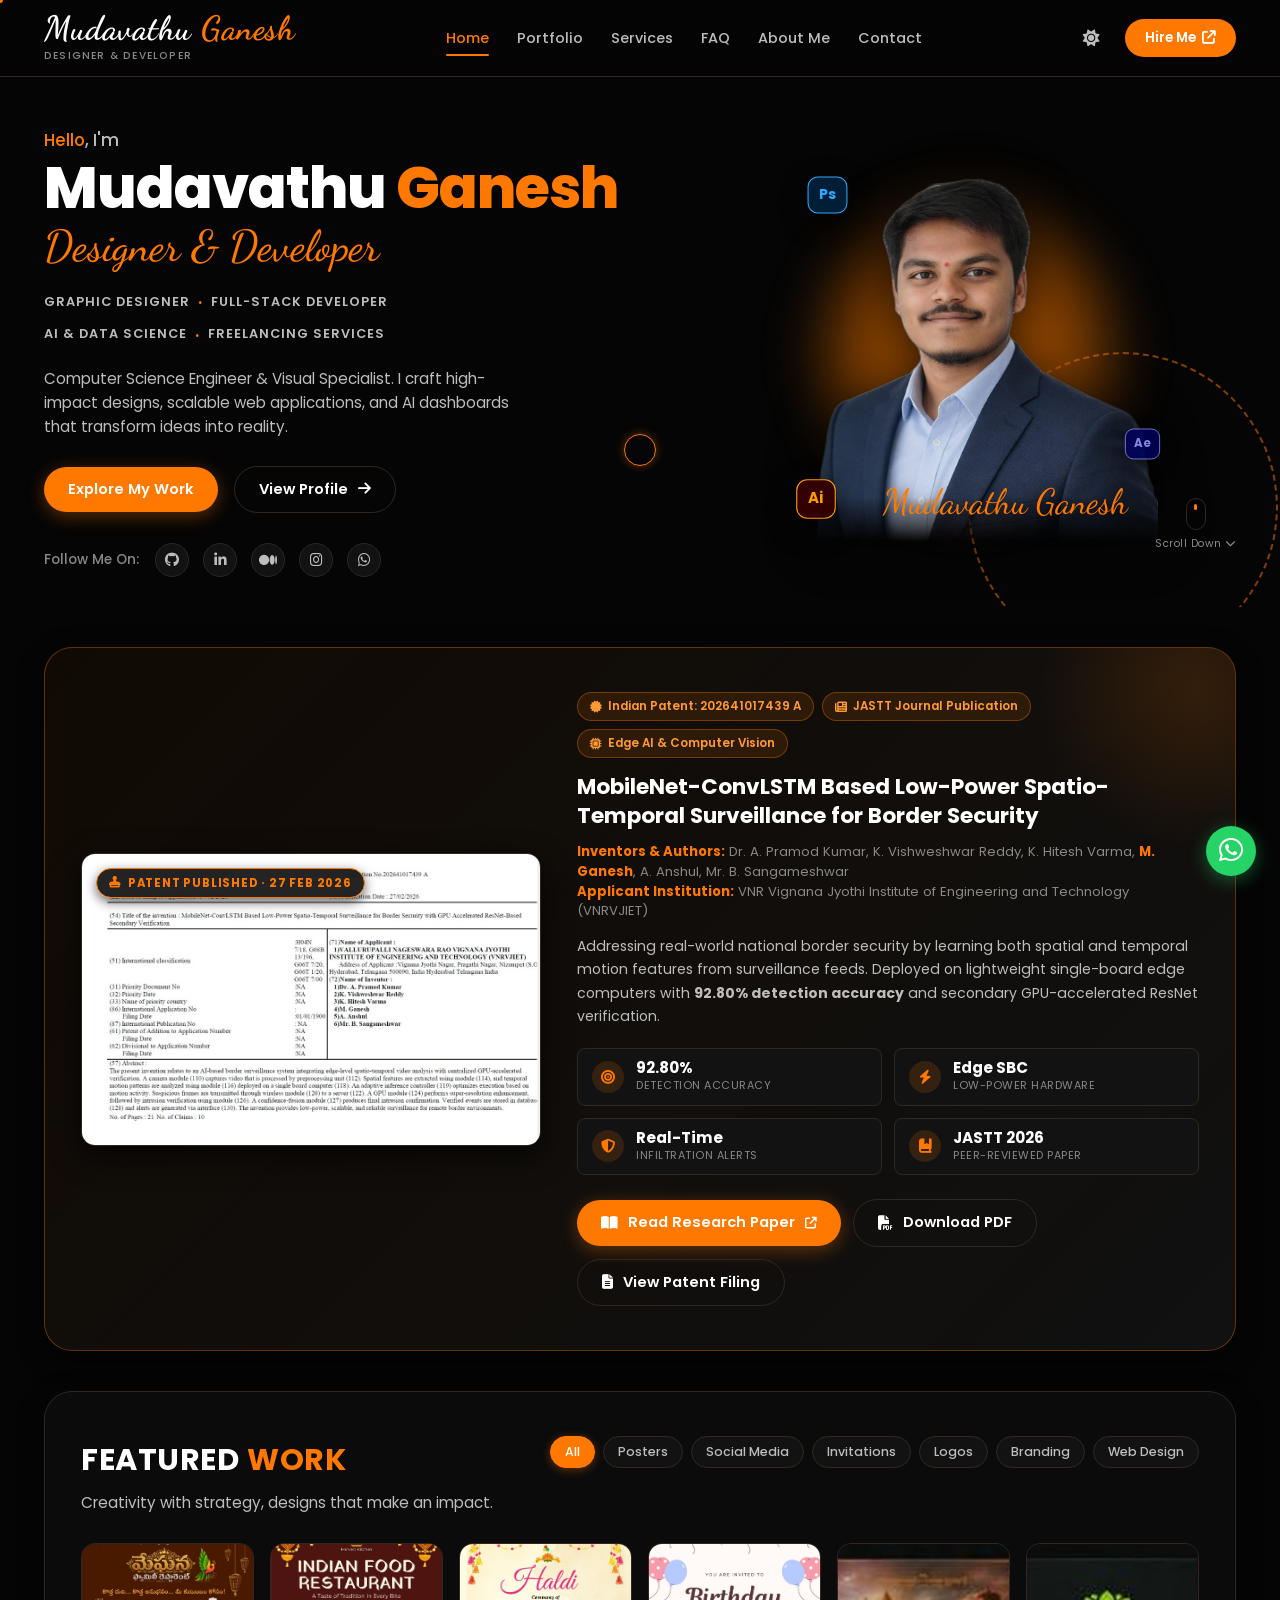
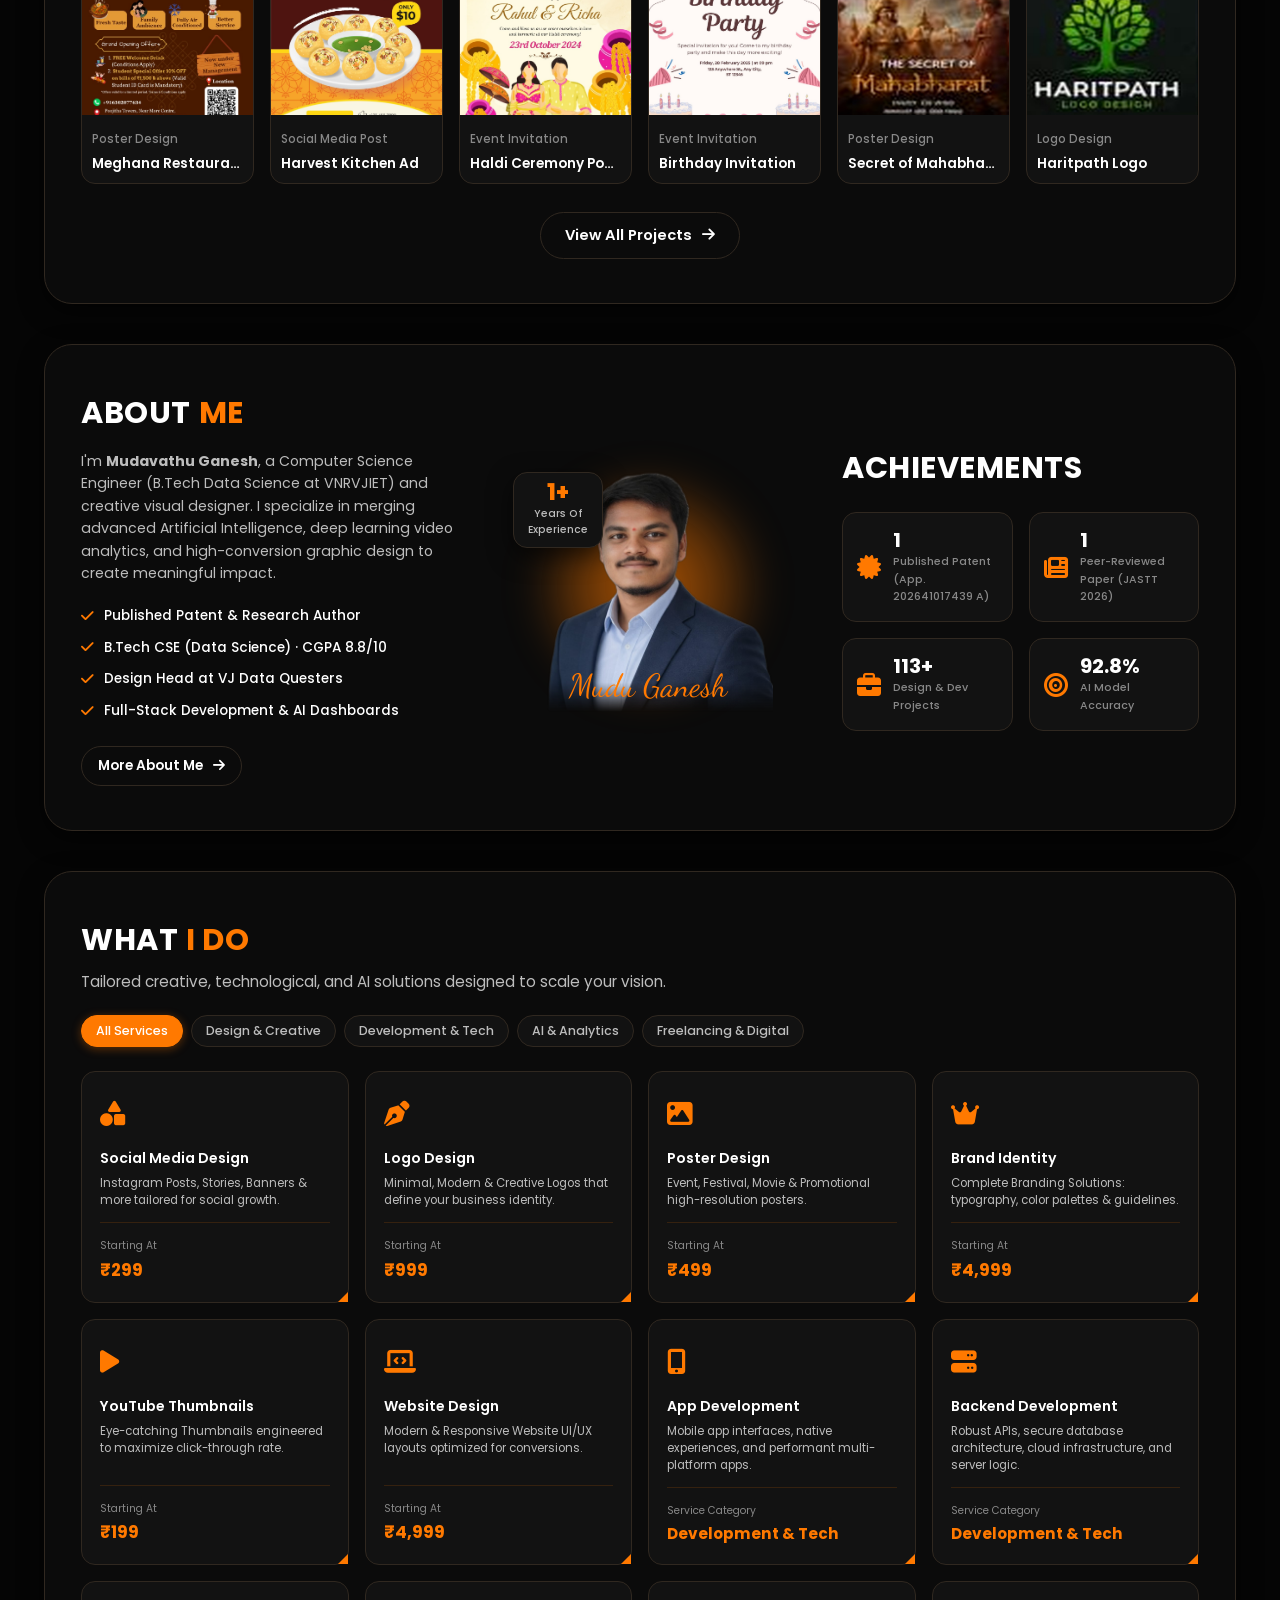
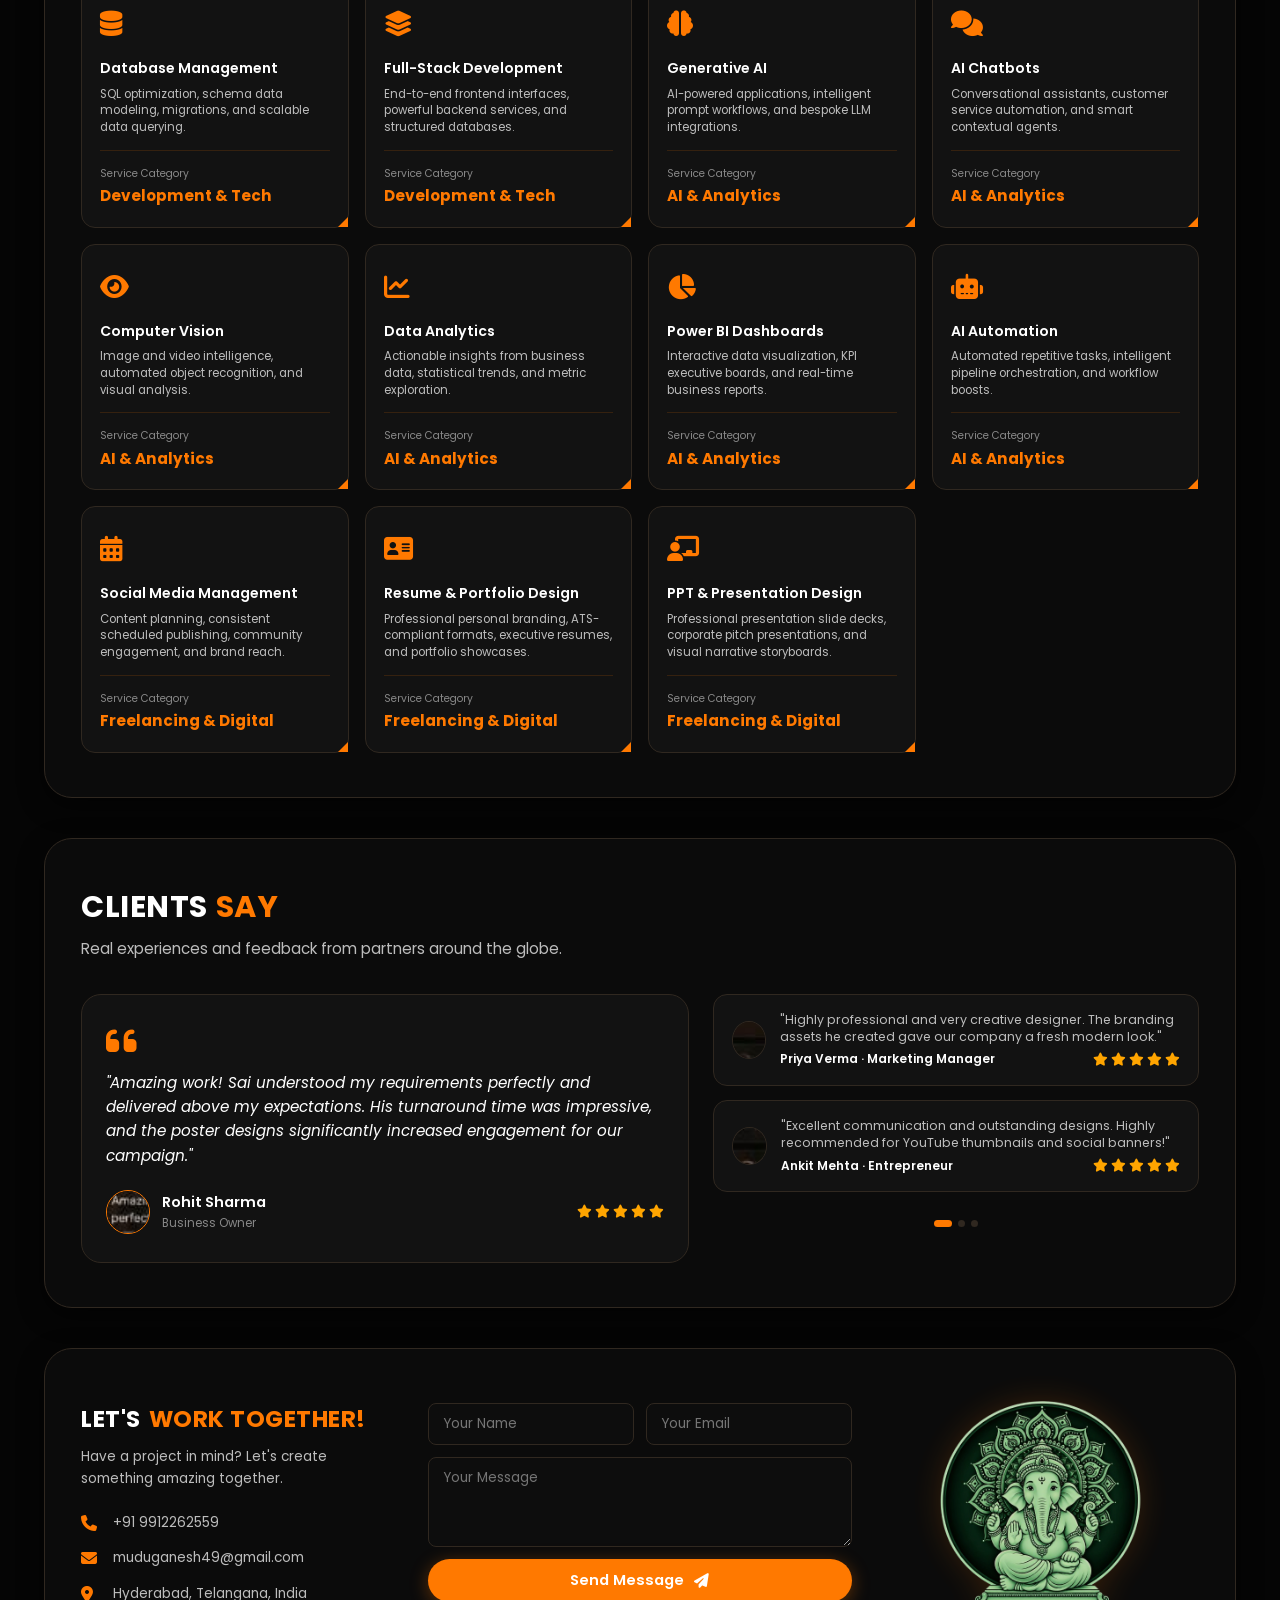
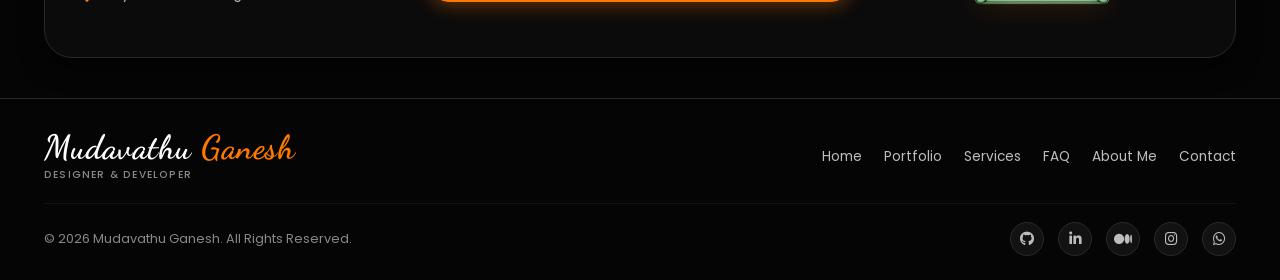
==== commit 7581a3bc: "Update index.html" ====
--- a/Sai-Ganesh-Portfolio/index.html
+++ b/Sai-Ganesh-Portfolio/index.html
@@ -32,7 +32,7 @@
   <header class="header-nav" id="header">
     <div class="container nav-container">
       <a href="index.html" class="brand-logo" aria-label="Mudu Ganesh Homepage">
-        <span class="logo-main cursive-brand">Mudu <span class="logo-orange">Ganesh</span></span>
+        <span class="logo-main cursive-brand">Mudavathu <span class="logo-orange">Ganesh</span></span>
         <span class="logo-sub">Designer & Developer</span>
       </a>
 
@@ -67,7 +67,7 @@
         <!-- Hero Left Column -->
         <div class="hero-left">
           <p class="hero-greeting"><span class="greeting-highlight">Hello</span>, I'm</p>
-          <h1 class="hero-name">Mudu <span class="highlight-orange">Ganesh</span></h1>
+          <h1 class="hero-name">Mudavathu <span class="highlight-orange">Ganesh</span></h1>
           <div class="hero-profession">Designer & Developer</div>
           
           <div class="hero-services-tags">
@@ -122,7 +122,7 @@
             <div class="glow-backdrop pulse-glow"></div>
             <div class="ring-backdrop"></div>
             <img src="assets/images/profile.png" alt="Mudu Ganesh - Designer & Developer" class="portrait-img">
-            <div class="hero-signature-overlay">Mudu Ganesh</div>
+            <div class="hero-signature-overlay">Mudavathu Ganesh</div>
 
             <!-- Floating Software Badges -->
             <div class="floating-badge badge-ps float-1" title="Adobe Photoshop">Ps</div>
@@ -344,7 +344,7 @@
           <div class="about-left-col">
             <h2 class="section-title">ABOUT <span class="highlight">ME</span></h2>
             <p class="about-intro-text">
-              I'm <strong>Mudu Ganesh</strong>, a Computer Science Engineer (B.Tech Data Science at VNRVJIET) and creative visual designer. I specialize in merging advanced Artificial Intelligence, deep learning video analytics, and high-conversion graphic design to create meaningful impact.
+              I'm <strong>Mudavathu Ganesh</strong>, a Computer Science Engineer (B.Tech Data Science at VNRVJIET) and creative visual designer. I specialize in merging advanced Artificial Intelligence, deep learning video analytics, and high-conversion graphic design to create meaningful impact.
             </p>
             <div class="about-feature-list">
               <div class="about-feature-item">
@@ -890,7 +890,7 @@
     <div class="container">
       <div class="footer-top-row">
         <a href="index.html" class="brand-logo">
-          <span class="logo-main cursive-brand">Mudu <span class="logo-orange">Ganesh</span></span>
+          <span class="logo-main cursive-brand">Mudavathu <span class="logo-orange">Ganesh</span></span>
           <span class="logo-sub">Designer & Developer</span>
         </a>
 
@@ -905,7 +905,7 @@
       </div>
 
       <div class="footer-bottom-row">
-        <p class="copyright-text">© 2025 Mudu Ganesh. All Rights Reserved.</p>
+        <p class="copyright-text">© 2026 Mudavathu Ganesh. All Rights Reserved.</p>
         <div class="social-links">
           <a href="https://github.com/Ganesh672-Sai" target="_blank" rel="noopener noreferrer" class="social-link" title="GitHub" aria-label="GitHub">
             <i class="fa-brands fa-github"></i>
